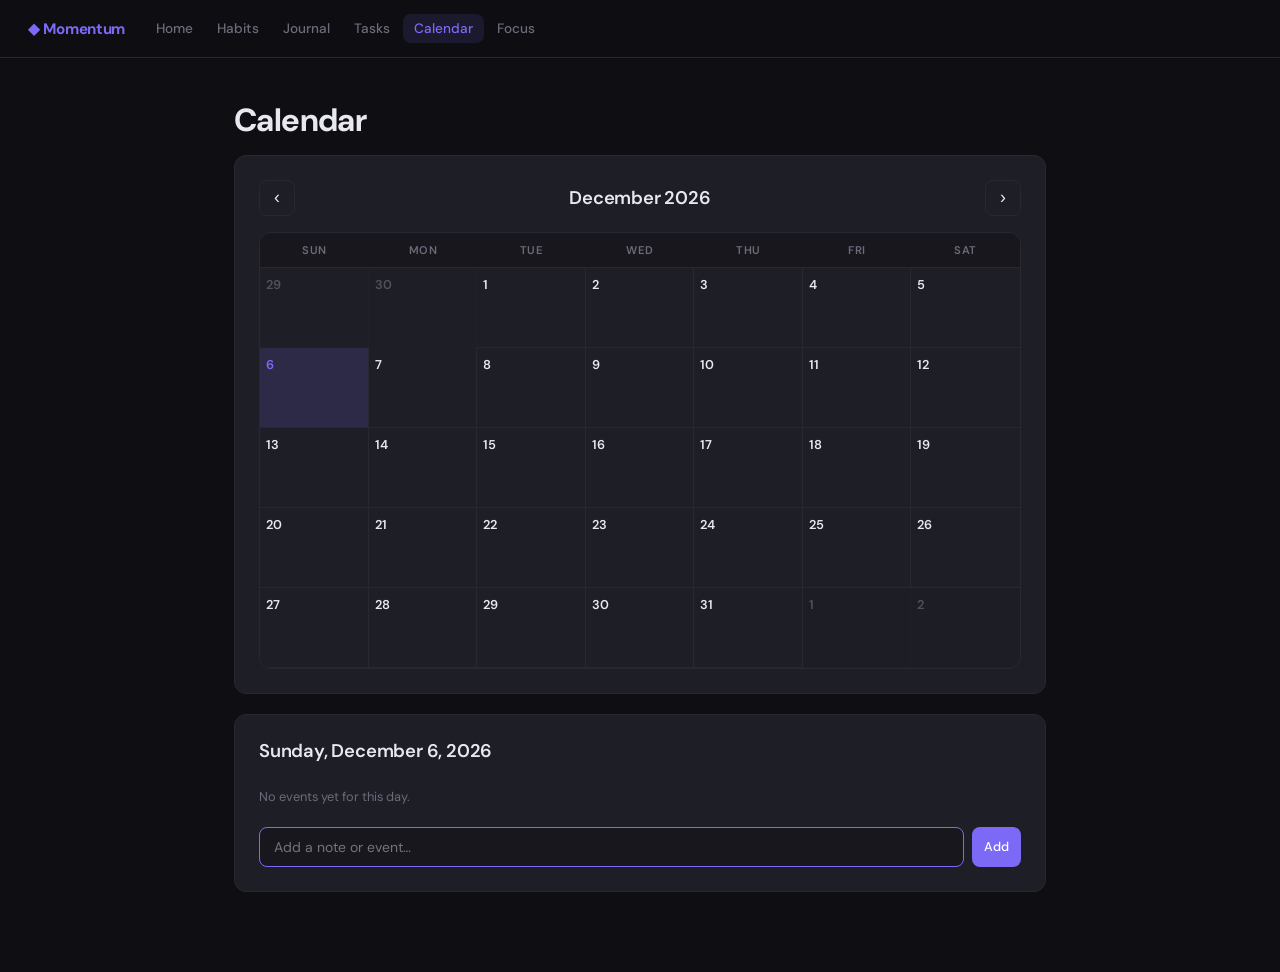
==== calendar.html @ 029a2be6 "Build minimal motivational productivity website 6-page static site (Home, Habits, Journal, Tasks, Ca" ====
<!DOCTYPE html>
<html lang="en">
<head>
  <meta charset="UTF-8" />
  <meta name="viewport" content="width=device-width, initial-scale=1.0" />
  <title>Momentum — Calendar</title>
  <link rel="stylesheet" href="style.css" />
</head>
<body>

<nav>
  <a href="index.html" class="nav-brand">◆ Momentum</a>
  <a href="index.html" class="nav-link">Home</a>
  <a href="habits.html" class="nav-link">Habits</a>
  <a href="journal.html" class="nav-link">Journal</a>
  <a href="tasks.html" class="nav-link">Tasks</a>
  <a href="calendar.html" class="nav-link">Calendar</a>
  <a href="focus.html" class="nav-link">Focus</a>
</nav>

<main>

  <h1>Calendar</h1>

  <!-- Month navigation -->
  <div class="card mt-md">
    <div class="cal-nav">
      <button class="cal-nav-btn" id="prev-btn">‹</button>
      <h2 id="month-label"></h2>
      <button class="cal-nav-btn" id="next-btn">›</button>
    </div>
    <div class="cal-grid" id="cal-grid"></div>
  </div>

  <!-- Selected day detail -->
  <div class="card cal-detail mt-lg" id="cal-detail" style="display:none;">
    <div class="section-header">
      <h2 id="detail-date-label"></h2>
    </div>
    <div id="cal-events-list" class="cal-events-list"></div>
    <form class="cal-add-form mt-md" id="cal-event-form">
      <input type="text" id="cal-event-input" placeholder="Add a note or event…" autocomplete="off" />
      <button type="submit" class="btn btn-primary btn-sm">Add</button>
    </form>
  </div>

</main>

<script src="app.js"></script>
<script>
  const MONTHS = ['January','February','March','April','May','June','July','August','September','October','November','December'];
  const WEEKDAYS = ['Sun','Mon','Tue','Wed','Thu','Fri','Sat'];

  let viewDate = new Date();
  let selectedDate = null;

  function getEvents() { return store.get('calendar_events', {}); }
  function saveEvents(ev) { store.set('calendar_events', ev); }

  function isoKey(d) {
    return `${d.getFullYear()}-${String(d.getMonth()+1).padStart(2,'0')}-${String(d.getDate()).padStart(2,'0')}`;
  }

  function escapeHtml(s) {
    return s.replace(/&/g,'&amp;').replace(/</g,'&lt;').replace(/>/g,'&gt;');
  }

  function renderCalendar() {
    const events = getEvents();
    const year = viewDate.getFullYear();
    const month = viewDate.getMonth();
    const todayStr = today();

    document.getElementById('month-label').textContent = `${MONTHS[month]} ${year}`;

    const grid = document.getElementById('cal-grid');

    // Weekday headers
    let html = WEEKDAYS.map(d => `<div class="cal-weekday">${d}</div>`).join('');

    // First day of month, pad empties
    const firstDay = new Date(year, month, 1).getDay();
    const daysInMonth = new Date(year, month + 1, 0).getDate();
    const prevDays = new Date(year, month, 0).getDate();

    // Previous month filler
    for (let i = firstDay - 1; i >= 0; i--) {
      const d = prevDays - i;
      html += `<div class="cal-day other-month"><div class="cal-day-num">${d}</div></div>`;
    }

    // Current month days
    for (let d = 1; d <= daysInMonth; d++) {
      const dateObj = new Date(year, month, d);
      const key = isoKey(dateObj);
      const isToday = key === todayStr;
      const isSelected = key === selectedDate;
      const dayEvents = events[key] || [];

      const classes = ['cal-day', isToday ? 'today' : '', isSelected ? 'selected' : ''].filter(Boolean).join(' ');

      const eventDots = dayEvents.slice(0, 3).map(ev =>
        `<div class="cal-event-dot">${escapeHtml(ev.text)}</div>`
      ).join('');

      const moreLabel = dayEvents.length > 3 ? `<div class="cal-event-dot">+${dayEvents.length - 3} more</div>` : '';

      html += `<div class="${classes}" data-key="${key}" data-day="${d}">
        <div class="cal-day-num">${d}</div>
        ${eventDots}${moreLabel}
      </div>`;
    }

    // Next month filler
    const totalCells = firstDay + daysInMonth;
    const remainder = totalCells % 7 === 0 ? 0 : 7 - (totalCells % 7);
    for (let d = 1; d <= remainder; d++) {
      html += `<div class="cal-day other-month"><div class="cal-day-num">${d}</div></div>`;
    }

    grid.innerHTML = html;

    // Day click
    grid.querySelectorAll('.cal-day:not(.other-month)').forEach(el => {
      el.addEventListener('click', () => {
        selectedDate = el.dataset.key;
        renderCalendar();
        renderDetail();
      });
    });
  }

  function renderDetail() {
    const detail = document.getElementById('cal-detail');
    if (!selectedDate) { detail.style.display = 'none'; return; }

    detail.style.display = 'block';

    const [y, m, d] = selectedDate.split('-');
    const dateLabel = new Date(+y, +m - 1, +d).toLocaleDateString('en-US', {
      weekday: 'long', month: 'long', day: 'numeric', year: 'numeric',
    });
    document.getElementById('detail-date-label').textContent = dateLabel;

    const events = getEvents();
    const dayEvents = events[selectedDate] || [];
    const listEl = document.getElementById('cal-events-list');

    if (!dayEvents.length) {
      listEl.innerHTML = '<p class="text-sm text-muted" style="padding:8px 0;">No events yet for this day.</p>';
    } else {
      listEl.innerHTML = dayEvents.map(ev => `
        <div class="cal-event-item">
          <span>${escapeHtml(ev.text)}</span>
          <button class="cal-event-del" data-id="${ev.id}" title="Remove">×</button>
        </div>
      `).join('');
    }

    // Set input focus
    document.getElementById('cal-event-input').focus();
  }

  // Add event
  document.getElementById('cal-event-form').addEventListener('submit', e => {
    e.preventDefault();
    const input = document.getElementById('cal-event-input');
    const text = input.value.trim();
    if (!text || !selectedDate) return;

    const events = getEvents();
    if (!events[selectedDate]) events[selectedDate] = [];
    events[selectedDate].push({ id: generateId(), text });
    saveEvents(events);
    input.value = '';
    renderCalendar();
    renderDetail();
  });

  // Delete event
  document.getElementById('cal-events-list').addEventListener('click', e => {
    const btn = e.target.closest('.cal-event-del');
    if (!btn || !selectedDate) return;
    const events = getEvents();
    events[selectedDate] = (events[selectedDate] || []).filter(ev => ev.id !== btn.dataset.id);
    if (!events[selectedDate].length) delete events[selectedDate];
    saveEvents(events);
    renderCalendar();
    renderDetail();
  });

  // Month navigation
  document.getElementById('prev-btn').addEventListener('click', () => {
    viewDate.setMonth(viewDate.getMonth() - 1);
    renderCalendar();
  });

  document.getElementById('next-btn').addEventListener('click', () => {
    viewDate.setMonth(viewDate.getMonth() + 1);
    renderCalendar();
  });

  // Auto-select today
  selectedDate = today();
  renderCalendar();
  renderDetail();
</script>

</body>
</html>
---- style.css ----
@import url('https://fonts.googleapis.com/css2?family=DM+Sans:ital,opsz,wght@0,9..40,300;0,9..40,400;0,9..40,500;0,9..40,600;0,9..40,700;1,9..40,400&display=swap');

*, *::before, *::after { box-sizing: border-box; margin: 0; padding: 0; }

:root {
  --bg: #0f0f13;
  --surface: #17171d;
  --card: #1e1e26;
  --border: #28282f;
  --accent: #7c6af7;
  --accent-dim: rgba(124, 106, 247, 0.12);
  --text: #e8e8f0;
  --text-muted: #6b6b7b;
  --text-dim: #9898a8;
  --success: #4ade80;
  --danger: #f87171;
  --radius: 12px;
  --radius-sm: 8px;
}

body {
  background: var(--bg);
  color: var(--text);
  font-family: 'DM Sans', sans-serif;
  min-height: 100vh;
  display: flex;
  flex-direction: column;
}

/* ── Navigation ── */

nav {
  position: sticky;
  top: 0;
  z-index: 100;
  background: rgba(15, 15, 19, 0.88);
  backdrop-filter: blur(16px);
  -webkit-backdrop-filter: blur(16px);
  border-bottom: 1px solid var(--border);
  display: flex;
  align-items: center;
  gap: 2px;
  height: 58px;
  padding: 0 28px;
  flex-wrap: wrap;
}

.nav-brand {
  font-weight: 700;
  font-size: 0.95rem;
  color: var(--accent);
  letter-spacing: -0.3px;
  text-decoration: none;
  margin-right: 18px;
  flex-shrink: 0;
}

.nav-link {
  color: var(--text-muted);
  text-decoration: none;
  font-size: 0.85rem;
  font-weight: 500;
  padding: 6px 11px;
  border-radius: 8px;
  transition: color 0.12s, background 0.12s;
  white-space: nowrap;
}

.nav-link:hover { color: var(--text); background: var(--surface); }
.nav-link.active { color: var(--accent); background: var(--accent-dim); }

/* ── Main ── */

main {
  flex: 1;
  max-width: 860px;
  width: 100%;
  margin: 0 auto;
  padding: 44px 24px 80px;
}

/* ── Typography ── */

h1 { font-size: 2rem; font-weight: 700; letter-spacing: -0.6px; line-height: 1.15; }
h2 { font-size: 1.15rem; font-weight: 600; letter-spacing: -0.2px; }
h3 { font-size: 0.95rem; font-weight: 600; }
p { line-height: 1.6; }

/* ── Card ── */

.card {
  background: var(--card);
  border: 1px solid var(--border);
  border-radius: var(--radius);
  padding: 24px;
}

/* ── Buttons ── */

.btn {
  display: inline-flex;
  align-items: center;
  gap: 8px;
  padding: 9px 18px;
  border-radius: var(--radius-sm);
  font-family: 'DM Sans', sans-serif;
  font-size: 0.875rem;
  font-weight: 500;
  cursor: pointer;
  border: none;
  transition: all 0.15s;
  text-decoration: none;
  line-height: 1;
}

.btn-primary { background: var(--accent); color: #fff; }
.btn-primary:hover { background: #6a58e6; }
.btn-ghost { background: transparent; color: var(--text-muted); border: 1px solid var(--border); }
.btn-ghost:hover { background: var(--surface); color: var(--text); }
.btn-sm { padding: 6px 12px; font-size: 0.8rem; }

/* ── Inputs ── */

input[type="text"],
input[type="date"],
select,
textarea {
  background: var(--surface);
  border: 1px solid var(--border);
  border-radius: var(--radius-sm);
  color: var(--text);
  font-family: 'DM Sans', sans-serif;
  font-size: 0.875rem;
  padding: 10px 14px;
  width: 100%;
  outline: none;
  transition: border-color 0.15s;
}

input[type="text"]:focus,
input[type="date"]:focus,
select:focus,
textarea:focus { border-color: var(--accent); }

textarea { resize: vertical; min-height: 120px; line-height: 1.6; }

/* ── Layout helpers ── */

.grid-2 { display: grid; grid-template-columns: 1fr 1fr; gap: 14px; }
.grid-3 { display: grid; grid-template-columns: 1fr 1fr 1fr; gap: 14px; }

.section-header {
  display: flex;
  align-items: center;
  justify-content: space-between;
  margin-bottom: 16px;
}

.mt-sm { margin-top: 8px; }
.mt-md { margin-top: 16px; }
.mt-lg { margin-top: 28px; }
.mt-xl { margin-top: 44px; }

.text-muted { color: var(--text-muted); }
.text-dim { color: var(--text-dim); }
.text-accent { color: var(--accent); }
.text-success { color: var(--success); }
.text-danger { color: var(--danger); }
.text-sm { font-size: 0.8rem; }

.flex-center { display: flex; align-items: center; gap: 8px; }

/* ── Empty state ── */

.empty {
  text-align: center;
  padding: 44px 20px;
  color: var(--text-muted);
}
.empty-icon { font-size: 2rem; margin-bottom: 12px; }
.empty p { font-size: 0.88rem; }

/* ════════════════════════════════════════
   HOME
════════════════════════════════════════ */

.hero-date { font-size: 0.85rem; color: var(--text-muted); margin-bottom: 10px; }

.quote-card {
  border-left: 3px solid var(--accent);
  background: var(--surface);
  border-top: 1px solid var(--border);
  border-right: 1px solid var(--border);
  border-bottom: 1px solid var(--border);
  border-radius: var(--radius);
  padding: 18px 20px;
  margin-top: 20px;
}

.quote-text {
  font-size: 0.95rem;
  font-style: italic;
  color: var(--text-dim);
  line-height: 1.65;
}

.quote-author { font-size: 0.8rem; color: var(--text-muted); margin-top: 8px; }

.stat-card { text-align: center; padding: 20px 16px; }
.stat-icon { font-size: 1.25rem; margin-bottom: 8px; }
.stat-value { font-size: 2.2rem; font-weight: 700; letter-spacing: -1px; color: var(--accent); }
.stat-label {
  font-size: 0.72rem;
  color: var(--text-muted);
  margin-top: 4px;
  letter-spacing: 0.4px;
  text-transform: uppercase;
}

.quick-link {
  display: flex;
  align-items: center;
  gap: 16px;
  text-decoration: none;
  color: inherit;
  transition: border-color 0.15s, transform 0.12s;
  padding: 18px 20px;
}
.quick-link:hover { border-color: var(--accent); transform: translateY(-2px); }
.quick-icon { font-size: 1.3rem; flex-shrink: 0; width: 38px; text-align: center; }
.quick-title { font-weight: 600; font-size: 0.9rem; }
.quick-sub { font-size: 0.78rem; color: var(--text-muted); margin-top: 3px; }

/* ════════════════════════════════════════
   HABITS
════════════════════════════════════════ */

.habit-form { display: flex; gap: 10px; }
.habit-form input { flex: 1; }

.habit-item {
  display: flex;
  align-items: center;
  gap: 14px;
  padding: 14px 0;
  border-bottom: 1px solid var(--border);
}
.habit-item:last-child { border-bottom: none; }

.habit-check {
  width: 26px;
  height: 26px;
  border-radius: 50%;
  border: 2px solid var(--border);
  cursor: pointer;
  flex-shrink: 0;
  display: flex;
  align-items: center;
  justify-content: center;
  transition: all 0.15s;
  font-size: 0.85rem;
  background: transparent;
  color: transparent;
}
.habit-check:hover { border-color: var(--accent); }
.habit-check.done { background: var(--accent); border-color: var(--accent); color: white; }

.habit-info { flex: 1; min-width: 0; }
.habit-name { font-weight: 500; font-size: 0.9rem; }
.habit-name.done { text-decoration: line-through; color: var(--text-muted); }
.habit-streak-label { font-size: 0.75rem; color: var(--text-muted); margin-top: 2px; }

.habit-delete {
  background: none;
  border: none;
  color: var(--text-muted);
  cursor: pointer;
  font-size: 1.1rem;
  padding: 4px 8px;
  border-radius: 6px;
  transition: color 0.15s, background 0.15s;
  opacity: 0;
  line-height: 1;
}
.habit-item:hover .habit-delete { opacity: 1; }
.habit-delete:hover { color: var(--danger); background: rgba(248, 113, 113, 0.1); }

.progress-bar-wrap {
  display: flex;
  align-items: center;
  gap: 10px;
  margin-top: 16px;
  padding-top: 16px;
  border-top: 1px solid var(--border);
}
.progress-bar-bg {
  flex: 1;
  height: 4px;
  background: var(--border);
  border-radius: 99px;
  overflow: hidden;
}
.progress-bar-fill {
  height: 100%;
  background: var(--accent);
  border-radius: 99px;
  transition: width 0.4s ease;
}

/* ════════════════════════════════════════
   TASKS
════════════════════════════════════════ */

.task-form { display: flex; gap: 10px; }
.task-form input { flex: 1; }

.filter-tabs {
  display: flex;
  gap: 4px;
  background: var(--surface);
  border: 1px solid var(--border);
  border-radius: var(--radius-sm);
  padding: 4px;
}
.filter-tab {
  flex: 1;
  text-align: center;
  padding: 6px 10px;
  border-radius: 6px;
  font-size: 0.8rem;
  font-weight: 500;
  cursor: pointer;
  color: var(--text-muted);
  transition: all 0.15s;
  border: none;
  background: none;
  font-family: 'DM Sans', sans-serif;
}
.filter-tab.active { background: var(--card); color: var(--text); }

.task-item {
  display: flex;
  align-items: flex-start;
  gap: 12px;
  padding: 12px 0;
  border-bottom: 1px solid var(--border);
}
.task-item:last-child { border-bottom: none; }

.task-check {
  width: 22px;
  height: 22px;
  border-radius: 6px;
  border: 2px solid var(--border);
  cursor: pointer;
  flex-shrink: 0;
  display: flex;
  align-items: center;
  justify-content: center;
  transition: all 0.15s;
  background: transparent;
  color: transparent;
  font-size: 0.75rem;
  margin-top: 1px;
}
.task-check:hover { border-color: var(--success); }
.task-check.done { background: var(--success); border-color: var(--success); color: white; }

.task-text { flex: 1; font-size: 0.9rem; line-height: 1.4; word-break: break-word; }
.task-text.done { text-decoration: line-through; color: var(--text-muted); }

.task-delete {
  background: none;
  border: none;
  color: var(--text-muted);
  cursor: pointer;
  font-size: 1.1rem;
  padding: 2px 6px;
  border-radius: 6px;
  opacity: 0;
  transition: all 0.15s;
  line-height: 1;
  flex-shrink: 0;
}
.task-item:hover .task-delete { opacity: 1; }
.task-delete:hover { color: var(--danger); background: rgba(248, 113, 113, 0.1); }

/* ════════════════════════════════════════
   JOURNAL
════════════════════════════════════════ */

.journal-compose { display: flex; flex-direction: column; gap: 10px; }

.journal-entry {
  padding: 16px 0;
  border-bottom: 1px solid var(--border);
  cursor: pointer;
}
.journal-entry:last-child { border-bottom: none; }
.journal-entry-date { font-size: 0.76rem; color: var(--text-muted); margin-bottom: 6px; font-weight: 500; letter-spacing: 0.2px; }
.journal-entry-preview {
  font-size: 0.875rem;
  color: var(--text-dim);
  line-height: 1.55;
  display: -webkit-box;
  -webkit-line-clamp: 2;
  -webkit-box-orient: vertical;
  overflow: hidden;
  white-space: pre-wrap;
}
.journal-entry.open .journal-entry-preview {
  -webkit-line-clamp: unset;
  display: block;
}
.journal-entry-actions { display: none; margin-top: 10px; gap: 8px; }
.journal-entry.open .journal-entry-actions { display: flex; }

/* ════════════════════════════════════════
   CALENDAR
════════════════════════════════════════ */

.cal-nav {
  display: flex;
  align-items: center;
  justify-content: space-between;
  margin-bottom: 16px;
}
.cal-nav-btn {
  background: none;
  border: 1px solid var(--border);
  color: var(--text);
  border-radius: var(--radius-sm);
  width: 36px;
  height: 36px;
  cursor: pointer;
  font-size: 1.1rem;
  display: flex;
  align-items: center;
  justify-content: center;
  transition: background 0.15s;
}
.cal-nav-btn:hover { background: var(--surface); }

.cal-grid {
  display: grid;
  grid-template-columns: repeat(7, 1fr);
  border: 1px solid var(--border);
  border-radius: var(--radius);
  overflow: hidden;
}

.cal-weekday {
  background: var(--surface);
  padding: 10px 4px;
  text-align: center;
  font-size: 0.7rem;
  font-weight: 600;
  color: var(--text-muted);
  text-transform: uppercase;
  letter-spacing: 0.5px;
  border-bottom: 1px solid var(--border);
}

.cal-day {
  background: var(--card);
  padding: 8px 6px;
  min-height: 80px;
  cursor: pointer;
  border-right: 1px solid var(--border);
  border-bottom: 1px solid var(--border);
  transition: background 0.12s;
}
.cal-day:nth-child(7n) { border-right: none; }
.cal-day:hover { background: var(--surface); }
.cal-day.other-month { opacity: 0.25; cursor: default; pointer-events: none; }
.cal-day.today { background: rgba(124, 106, 247, 0.07); }
.cal-day.selected { background: rgba(124, 106, 247, 0.16); }

.cal-day-num {
  font-size: 0.8rem;
  font-weight: 600;
  margin-bottom: 4px;
}
.cal-day.today .cal-day-num { color: var(--accent); }

.cal-event-dot {
  font-size: 0.66rem;
  color: var(--accent);
  background: var(--accent-dim);
  border-radius: 3px;
  padding: 1px 4px;
  margin-top: 2px;
  overflow: hidden;
  white-space: nowrap;
  text-overflow: ellipsis;
  max-width: 100%;
}

.cal-detail { margin-top: 20px; }

.cal-event-item {
  display: flex;
  align-items: center;
  gap: 10px;
  padding: 10px 0;
  border-bottom: 1px solid var(--border);
  font-size: 0.875rem;
}
.cal-event-item:last-child { border-bottom: none; }
.cal-event-item span { flex: 1; }

.cal-event-del {
  background: none;
  border: none;
  color: var(--text-muted);
  cursor: pointer;
  padding: 4px 6px;
  border-radius: 4px;
  line-height: 1;
  font-size: 1rem;
  transition: color 0.15s;
}
.cal-event-del:hover { color: var(--danger); }

.cal-add-form { display: flex; gap: 8px; margin-top: 12px; }
.cal-add-form input { flex: 1; }

/* ════════════════════════════════════════
   FOCUS
════════════════════════════════════════ */

.focus-wrap {
  display: flex;
  flex-direction: column;
  align-items: center;
  padding: 16px 0 32px;
}

.timer-ring-wrap {
  position: relative;
  width: 240px;
  height: 240px;
  margin-bottom: 28px;
}

.timer-ring-svg {
  width: 240px;
  height: 240px;
  transform: rotate(-90deg);
}

.ring-bg {
  fill: none;
  stroke: var(--border);
  stroke-width: 6;
}

.ring-fill {
  fill: none;
  stroke: var(--accent);
  stroke-width: 6;
  stroke-linecap: round;
  transition: stroke-dashoffset 0.9s linear, stroke 0.4s;
}

.ring-fill.break { stroke: var(--success); }

.timer-center {
  position: absolute;
  inset: 0;
  display: flex;
  flex-direction: column;
  align-items: center;
  justify-content: center;
}

.timer-digits {
  font-size: 3.2rem;
  font-weight: 700;
  letter-spacing: -2px;
  font-variant-numeric: tabular-nums;
  line-height: 1;
}

.timer-mode-label {
  font-size: 0.7rem;
  letter-spacing: 2px;
  text-transform: uppercase;
  color: var(--text-muted);
  margin-top: 8px;
}

.focus-controls { display: flex; gap: 12px; margin-bottom: 28px; }

.pomodoro-dots { display: flex; gap: 8px; margin-bottom: 32px; }
.pom-dot {
  width: 10px;
  height: 10px;
  border-radius: 50%;
  background: var(--border);
  transition: background 0.3s;
}
.pom-dot.done { background: var(--accent); }

.focus-sessions { width: 100%; max-width: 480px; }

.session-item {
  display: flex;
  align-items: center;
  justify-content: space-between;
  padding: 10px 0;
  border-bottom: 1px solid var(--border);
  font-size: 0.85rem;
  color: var(--text-dim);
}
.session-item:last-child { border-bottom: none; }

/* ── Responsive ── */

@media (max-width: 640px) {
  nav { padding: 0 14px; gap: 0; height: auto; min-height: 58px; }
  .nav-brand { margin-right: 10px; font-size: 0.85rem; }
  .nav-link { padding: 5px 7px; font-size: 0.76rem; }
  main { padding: 28px 16px 60px; }
  h1 { font-size: 1.6rem; }
  .grid-2, .grid-3 { grid-template-columns: 1fr; }
  .timer-digits { font-size: 2.6rem; }
}
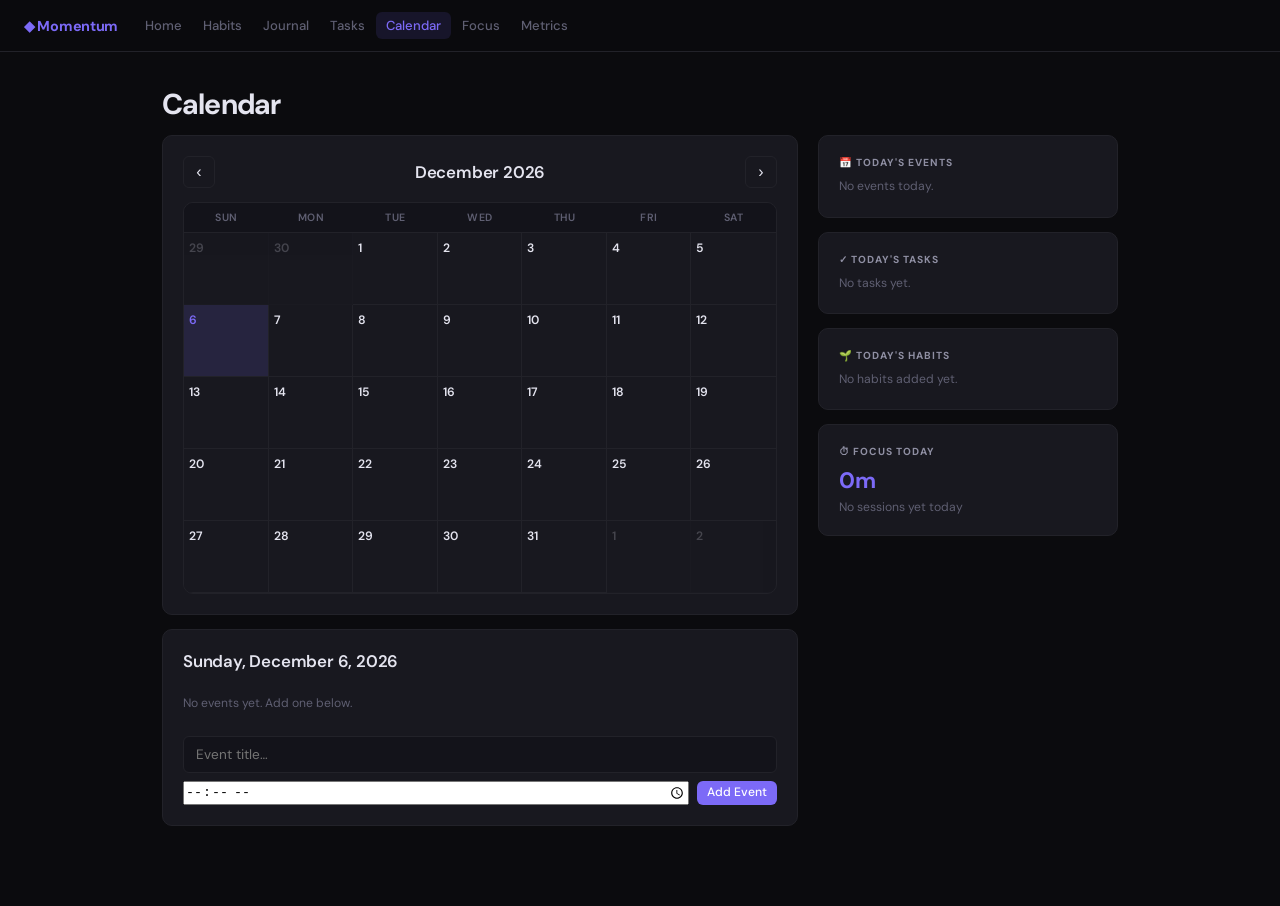
==== commit aa21658f: "Add metrics page, habit grid, streaks, tasks overhaul, calendar with time & today sidebar - New metr" ====
--- a/calendar.html
+++ b/calendar.html
@@ -5,6 +5,96 @@
   <meta name="viewport" content="width=device-width, initial-scale=1.0" />
   <title>Momentum — Calendar</title>
   <link rel="stylesheet" href="style.css" />
+  <style>
+    .cal-layout {
+      display: grid;
+      grid-template-columns: 1fr 300px;
+      gap: 20px;
+      align-items: start;
+    }
+    @media (max-width: 820px) {
+      .cal-layout { grid-template-columns: 1fr; }
+    }
+
+    /* Today sidebar */
+    .today-sidebar { display: flex; flex-direction: column; gap: 14px; }
+
+    .today-section-title {
+      font-size: 0.64rem; font-weight: 700; letter-spacing: 1px;
+      text-transform: uppercase; color: var(--text-dim);
+      margin-bottom: 8px;
+    }
+
+    .today-event-item {
+      display: flex; align-items: flex-start; gap: 10px;
+      padding: 8px 0; border-bottom: 1px solid var(--border);
+    }
+    .today-event-item:last-child { border-bottom: none; }
+    .today-event-time {
+      font-size: 0.72rem; color: var(--accent); font-weight: 600;
+      white-space: nowrap; min-width: 42px;
+    }
+    .today-event-text { font-size: 0.82rem; color: var(--text); line-height: 1.4; }
+
+    .today-task-item {
+      display: flex; align-items: center; gap: 8px;
+      padding: 6px 0; border-bottom: 1px solid var(--border); font-size: 0.82rem;
+    }
+    .today-task-item:last-child { border-bottom: none; }
+    .today-task-check {
+      width: 14px; height: 14px; border: 1.5px solid var(--border2);
+      border-radius: 3px; flex-shrink: 0;
+      display: flex; align-items: center; justify-content: center;
+      font-size: 0.6rem; color: var(--success);
+    }
+    .today-task-check.done { background: rgba(74,222,128,0.1); border-color: var(--success); }
+    .today-task-text { flex: 1; }
+    .today-task-text.done { text-decoration: line-through; color: var(--text-dim); }
+    .today-habit-row {
+      display: flex; align-items: center; justify-content: space-between;
+      padding: 5px 0; border-bottom: 1px solid var(--border); font-size: 0.82rem;
+    }
+    .today-habit-row:last-child { border-bottom: none; }
+    .hab-dot {
+      width: 8px; height: 8px; border-radius: 50%;
+      background: var(--border2); flex-shrink: 0;
+    }
+    .hab-dot.done { background: var(--success); }
+
+    /* Add event form */
+    .cal-add-form {
+      display: flex; flex-direction: column; gap: 8px; margin-top: 14px;
+    }
+    .cal-add-row { display: flex; gap: 8px; flex-wrap: wrap; }
+    .cal-add-row input[type="text"] { flex: 1; min-width: 120px; }
+    .cal-add-row input[type="time"] { width: 110px; }
+
+    .cal-event-item {
+      display: flex; align-items: center; gap: 10px;
+      padding: 9px 0; border-bottom: 1px solid var(--border);
+    }
+    .cal-event-item:last-child { border-bottom: none; }
+    .cal-event-time-badge {
+      font-size: 0.7rem; font-weight: 700; color: var(--accent);
+      background: var(--accent-dim); padding: 2px 7px; border-radius: 99px;
+      white-space: nowrap; flex-shrink: 0;
+    }
+    .cal-event-text { flex: 1; font-size: 0.84rem; }
+    .cal-event-del {
+      background: none; border: none; color: var(--text-dim); cursor: pointer;
+      font-size: 1.1rem; line-height: 1; padding: 0 2px; flex-shrink: 0;
+    }
+    .cal-event-del:hover { color: var(--danger); }
+
+    .cal-event-dot {
+      font-size: 0.58rem; white-space: nowrap; overflow: hidden;
+      text-overflow: ellipsis; color: var(--text-dim); line-height: 1.3;
+      max-width: 100%;
+    }
+    .cal-event-time-dot {
+      color: var(--accent); font-weight: 700;
+    }
+  </style>
 </head>
 <body>
 
@@ -16,46 +106,88 @@
   <a href="tasks.html" class="nav-link">Tasks</a>
   <a href="calendar.html" class="nav-link">Calendar</a>
   <a href="focus.html" class="nav-link">Focus</a>
+  <a href="metrics.html" class="nav-link">Metrics</a>
 </nav>
 
 <main>
 
-  <h1>Calendar</h1>
-
-  <!-- Month navigation -->
-  <div class="card mt-md">
-    <div class="cal-nav">
-      <button class="cal-nav-btn" id="prev-btn">‹</button>
-      <h2 id="month-label"></h2>
-      <button class="cal-nav-btn" id="next-btn">›</button>
+  <div class="section-header">
+    <h1>Calendar</h1>
+  </div>
+
+  <div class="cal-layout mt-md">
+
+    <!-- Left: calendar + event detail -->
+    <div>
+      <div class="card">
+        <div class="cal-nav">
+          <button class="cal-nav-btn" id="prev-btn">‹</button>
+          <h2 id="month-label"></h2>
+          <button class="cal-nav-btn" id="next-btn">›</button>
+        </div>
+        <div class="cal-grid" id="cal-grid"></div>
+      </div>
+
+      <!-- Selected day detail -->
+      <div class="card mt-md" id="cal-detail" style="display:none;">
+        <div class="section-header">
+          <h2 id="detail-date-label"></h2>
+        </div>
+        <div id="cal-events-list"></div>
+        <form class="cal-add-form" id="cal-event-form">
+          <input type="text" id="cal-event-input" placeholder="Event title…" autocomplete="off" />
+          <div class="cal-add-row">
+            <input type="time" id="cal-event-time" title="Time (optional)" />
+            <button type="submit" class="btn btn-primary btn-sm">Add Event</button>
+          </div>
+        </form>
+      </div>
     </div>
-    <div class="cal-grid" id="cal-grid"></div>
-  </div>
-
-  <!-- Selected day detail -->
-  <div class="card cal-detail mt-lg" id="cal-detail" style="display:none;">
-    <div class="section-header">
-      <h2 id="detail-date-label"></h2>
+
+    <!-- Right: Today sidebar -->
+    <div class="today-sidebar">
+
+      <!-- Today's Events -->
+      <div class="card">
+        <div class="today-section-title">📅 Today's Events</div>
+        <div id="sidebar-events"></div>
+      </div>
+
+      <!-- Today's Tasks -->
+      <div class="card">
+        <div class="today-section-title">✓ Today's Tasks</div>
+        <div id="sidebar-tasks"></div>
+      </div>
+
+      <!-- Today's Habits -->
+      <div class="card">
+        <div class="today-section-title">🌱 Today's Habits</div>
+        <div id="sidebar-habits"></div>
+      </div>
+
+      <!-- Today's Focus -->
+      <div class="card">
+        <div class="today-section-title">⏱ Focus Today</div>
+        <div id="sidebar-focus" style="font-size:1.4rem;font-weight:700;color:var(--accent);"></div>
+        <div class="text-sm text-muted" style="margin-top:4px;" id="sidebar-focus-sub"></div>
+      </div>
+
     </div>
-    <div id="cal-events-list" class="cal-events-list"></div>
-    <form class="cal-add-form mt-md" id="cal-event-form">
-      <input type="text" id="cal-event-input" placeholder="Add a note or event…" autocomplete="off" />
-      <button type="submit" class="btn btn-primary btn-sm">Add</button>
-    </form>
+
   </div>
 
 </main>
 
 <script src="app.js"></script>
 <script>
-  const MONTHS = ['January','February','March','April','May','June','July','August','September','October','November','December'];
+  const MONTHS   = ['January','February','March','April','May','June','July','August','September','October','November','December'];
   const WEEKDAYS = ['Sun','Mon','Tue','Wed','Thu','Fri','Sat'];
 
-  let viewDate = new Date();
+  let viewDate     = new Date();
   let selectedDate = null;
 
-  function getEvents() { return store.get('calendar_events', {}); }
-  function saveEvents(ev) { store.set('calendar_events', ev); }
+  function getEvents()      { return store.get('calendar_events', {}); }
+  function saveEvents(ev)   { store.set('calendar_events', ev); }
 
   function isoKey(d) {
     return `${d.getFullYear()}-${String(d.getMonth()+1).padStart(2,'0')}-${String(d.getDate()).padStart(2,'0')}`;
@@ -65,62 +197,74 @@
     return s.replace(/&/g,'&amp;').replace(/</g,'&lt;').replace(/>/g,'&gt;');
   }
 
+  function fmtTime(t) {
+    if (!t) return '';
+    const [h, m] = t.split(':');
+    const hr = +h;
+    const suffix = hr >= 12 ? 'pm' : 'am';
+    const display = hr % 12 === 0 ? 12 : hr % 12;
+    return `${display}:${m}${suffix}`;
+  }
+
+  // Sort events: timed first (by time), then untimed
+  function sortEvents(evs) {
+    return [...evs].sort((a, b) => {
+      if (a.time && b.time) return a.time.localeCompare(b.time);
+      if (a.time) return -1;
+      if (b.time) return 1;
+      return 0;
+    });
+  }
+
   function renderCalendar() {
-    const events = getEvents();
-    const year = viewDate.getFullYear();
-    const month = viewDate.getMonth();
+    const events   = getEvents();
+    const year     = viewDate.getFullYear();
+    const month    = viewDate.getMonth();
     const todayStr = today();
 
     document.getElementById('month-label').textContent = `${MONTHS[month]} ${year}`;
 
     const grid = document.getElementById('cal-grid');
 
-    // Weekday headers
     let html = WEEKDAYS.map(d => `<div class="cal-weekday">${d}</div>`).join('');
 
-    // First day of month, pad empties
-    const firstDay = new Date(year, month, 1).getDay();
+    const firstDay    = new Date(year, month, 1).getDay();
     const daysInMonth = new Date(year, month + 1, 0).getDate();
-    const prevDays = new Date(year, month, 0).getDate();
-
-    // Previous month filler
+    const prevDays    = new Date(year, month, 0).getDate();
+
     for (let i = firstDay - 1; i >= 0; i--) {
-      const d = prevDays - i;
-      html += `<div class="cal-day other-month"><div class="cal-day-num">${d}</div></div>`;
-    }
-
-    // Current month days
+      html += `<div class="cal-day other-month"><div class="cal-day-num">${prevDays - i}</div></div>`;
+    }
+
     for (let d = 1; d <= daysInMonth; d++) {
-      const dateObj = new Date(year, month, d);
-      const key = isoKey(dateObj);
-      const isToday = key === todayStr;
+      const key        = isoKey(new Date(year, month, d));
+      const isToday    = key === todayStr;
       const isSelected = key === selectedDate;
-      const dayEvents = events[key] || [];
+      const dayEvents  = sortEvents(events[key] || []);
 
       const classes = ['cal-day', isToday ? 'today' : '', isSelected ? 'selected' : ''].filter(Boolean).join(' ');
 
-      const eventDots = dayEvents.slice(0, 3).map(ev =>
-        `<div class="cal-event-dot">${escapeHtml(ev.text)}</div>`
-      ).join('');
-
-      const moreLabel = dayEvents.length > 3 ? `<div class="cal-event-dot">+${dayEvents.length - 3} more</div>` : '';
-
-      html += `<div class="${classes}" data-key="${key}" data-day="${d}">
+      const dots = dayEvents.slice(0, 3).map(ev => {
+        const timeStr = ev.time ? `<span class="cal-event-time-dot">${fmtTime(ev.time)} </span>` : '';
+        return `<div class="cal-event-dot">${timeStr}${escapeHtml(ev.text)}</div>`;
+      }).join('');
+
+      const more = dayEvents.length > 3 ? `<div class="cal-event-dot">+${dayEvents.length - 3} more</div>` : '';
+
+      html += `<div class="${classes}" data-key="${key}">
         <div class="cal-day-num">${d}</div>
-        ${eventDots}${moreLabel}
+        ${dots}${more}
       </div>`;
     }
 
-    // Next month filler
     const totalCells = firstDay + daysInMonth;
-    const remainder = totalCells % 7 === 0 ? 0 : 7 - (totalCells % 7);
+    const remainder  = totalCells % 7 === 0 ? 0 : 7 - (totalCells % 7);
     for (let d = 1; d <= remainder; d++) {
       html += `<div class="cal-day other-month"><div class="cal-day-num">${d}</div></div>`;
     }
 
     grid.innerHTML = html;
 
-    // Day click
     grid.querySelectorAll('.cal-day:not(.other-month)').forEach(el => {
       el.addEventListener('click', () => {
         selectedDate = el.dataset.key;
@@ -137,44 +281,48 @@
     detail.style.display = 'block';
 
     const [y, m, d] = selectedDate.split('-');
-    const dateLabel = new Date(+y, +m - 1, +d).toLocaleDateString('en-US', {
-      weekday: 'long', month: 'long', day: 'numeric', year: 'numeric',
-    });
-    document.getElementById('detail-date-label').textContent = dateLabel;
-
-    const events = getEvents();
-    const dayEvents = events[selectedDate] || [];
-    const listEl = document.getElementById('cal-events-list');
+    document.getElementById('detail-date-label').textContent =
+      new Date(+y, +m - 1, +d).toLocaleDateString('en-US', {
+        weekday: 'long', month: 'long', day: 'numeric', year: 'numeric',
+      });
+
+    const events    = getEvents();
+    const dayEvents = sortEvents(events[selectedDate] || []);
+    const listEl    = document.getElementById('cal-events-list');
 
     if (!dayEvents.length) {
-      listEl.innerHTML = '<p class="text-sm text-muted" style="padding:8px 0;">No events yet for this day.</p>';
+      listEl.innerHTML = '<p class="text-sm text-muted" style="padding:8px 0;">No events yet. Add one below.</p>';
     } else {
       listEl.innerHTML = dayEvents.map(ev => `
         <div class="cal-event-item">
-          <span>${escapeHtml(ev.text)}</span>
-          <button class="cal-event-del" data-id="${ev.id}" title="Remove">×</button>
-        </div>
-      `).join('');
-    }
-
-    // Set input focus
-    document.getElementById('cal-event-input').focus();
+          ${ev.time ? `<span class="cal-event-time-badge">${fmtTime(ev.time)}</span>` : ''}
+          <span class="cal-event-text">${escapeHtml(ev.text)}</span>
+          <button class="cal-event-del" data-id="${ev.id}">×</button>
+        </div>`).join('');
+    }
   }
 
   // Add event
   document.getElementById('cal-event-form').addEventListener('submit', e => {
     e.preventDefault();
-    const input = document.getElementById('cal-event-input');
-    const text = input.value.trim();
+    const textInput = document.getElementById('cal-event-input');
+    const timeInput = document.getElementById('cal-event-time');
+    const text      = textInput.value.trim();
     if (!text || !selectedDate) return;
 
     const events = getEvents();
     if (!events[selectedDate]) events[selectedDate] = [];
-    events[selectedDate].push({ id: generateId(), text });
+    events[selectedDate].push({
+      id:   generateId(),
+      text,
+      time: timeInput.value || null,
+    });
     saveEvents(events);
-    input.value = '';
+    textInput.value = '';
+    timeInput.value = '';
     renderCalendar();
     renderDetail();
+    renderSidebar();
   });
 
   // Delete event
@@ -187,23 +335,89 @@
     saveEvents(events);
     renderCalendar();
     renderDetail();
+    renderSidebar();
   });
 
   // Month navigation
   document.getElementById('prev-btn').addEventListener('click', () => {
-    viewDate.setMonth(viewDate.getMonth() - 1);
-    renderCalendar();
+    viewDate.setMonth(viewDate.getMonth() - 1); renderCalendar();
   });
-
   document.getElementById('next-btn').addEventListener('click', () => {
-    viewDate.setMonth(viewDate.getMonth() + 1);
-    renderCalendar();
+    viewDate.setMonth(viewDate.getMonth() + 1); renderCalendar();
   });
 
-  // Auto-select today
+  // ── Today sidebar ──────────────────────────────────────────────────────────
+
+  function renderSidebar() {
+    const t           = today();
+    const events      = getEvents();
+    const tasks       = store.get('tasks', []);
+    const habits      = store.get('habits', []);
+    const completions = store.get('habit_completions', {});
+    const sessions    = store.get('focus_sessions', []);
+
+    // Events
+    const todayEvents = sortEvents(events[t] || []);
+    const evEl = document.getElementById('sidebar-events');
+    if (!todayEvents.length) {
+      evEl.innerHTML = '<p class="text-sm text-muted">No events today.</p>';
+    } else {
+      evEl.innerHTML = todayEvents.map(ev => `
+        <div class="today-event-item">
+          <span class="today-event-time">${ev.time ? fmtTime(ev.time) : '—'}</span>
+          <span class="today-event-text">${escapeHtml(ev.text)}</span>
+        </div>`).join('');
+    }
+
+    // Tasks — show active + today-completed (up to 8)
+    const todayTasks = tasks
+      .filter(tk => !tk.done || tk.doneDate === t)
+      .slice(0, 8);
+    const tkEl = document.getElementById('sidebar-tasks');
+    if (!todayTasks.length) {
+      tkEl.innerHTML = '<p class="text-sm text-muted">No tasks yet.</p>';
+    } else {
+      tkEl.innerHTML = todayTasks.map(tk => `
+        <div class="today-task-item">
+          <div class="today-task-check${tk.done ? ' done' : ''}">${tk.done ? '✓' : ''}</div>
+          <span class="today-task-text${tk.done ? ' done' : ''}">${escapeHtml(tk.text)}</span>
+        </div>`).join('');
+    }
+
+    // Habits
+    const todayComp = completions[t] || {};
+    const habEl = document.getElementById('sidebar-habits');
+    if (!habits.length) {
+      habEl.innerHTML = '<p class="text-sm text-muted">No habits added yet.</p>';
+    } else {
+      habEl.innerHTML = habits.map(h => {
+        const done = !!todayComp[h.id];
+        return `
+          <div class="today-habit-row">
+            <span style="display:flex;align-items:center;gap:7px;">
+              <div class="hab-dot${done ? ' done' : ''}"></div>
+              <span>${escapeHtml(h.name)}</span>
+            </span>
+            <span style="font-size:0.72rem;color:${done ? 'var(--success)' : 'var(--text-dim)'};">${done ? 'Done' : 'Pending'}</span>
+          </div>`;
+      }).join('');
+    }
+
+    // Focus
+    const focusMins = sessions
+      .filter(s => s.date === t && s.mode === 'focus')
+      .reduce((a, s) => a + s.minutes, 0);
+    const focusSessions = sessions.filter(s => s.date === t && s.mode === 'focus').length;
+    document.getElementById('sidebar-focus').textContent = focusMins + 'm';
+    document.getElementById('sidebar-focus-sub').textContent =
+      focusSessions ? `${focusSessions} session${focusSessions === 1 ? '' : 's'} completed` : 'No sessions yet today';
+  }
+
+  // Init
   selectedDate = today();
   renderCalendar();
   renderDetail();
+  renderSidebar();
 </script>
 
 </body>
--- a/style.css
+++ b/style.css
@@ -3,126 +3,131 @@
 *, *::before, *::after { box-sizing: border-box; margin: 0; padding: 0; }
 
 :root {
-  --bg: #0f0f13;
-  --surface: #17171d;
-  --card: #1e1e26;
-  --border: #28282f;
-  --accent: #7c6af7;
+  --bg:         #0b0b0e;
+  --surface:    #13131a;
+  --card:       #18181f;
+  --card2:      #1e1e27;
+  --border:     #222229;
+  --border2:    #2a2a34;
+  --accent:     #7c6af7;
   --accent-dim: rgba(124, 106, 247, 0.12);
-  --text: #e8e8f0;
-  --text-muted: #6b6b7b;
-  --text-dim: #9898a8;
-  --success: #4ade80;
-  --danger: #f87171;
-  --radius: 12px;
-  --radius-sm: 8px;
+  --accent-glow:rgba(124, 106, 247, 0.08);
+  --text:       #e4e4ef;
+  --text-muted: #5f5f72;
+  --text-dim:   #8f8fa3;
+  --success:    #4ade80;
+  --danger:     #f87171;
+  --warn:       #fbbf24;
+  --radius:     10px;
+  --radius-sm:  6px;
 }
 
 body {
   background: var(--bg);
   color: var(--text);
   font-family: 'DM Sans', sans-serif;
+  font-size: 0.92rem;
   min-height: 100vh;
   display: flex;
   flex-direction: column;
-}
+  -webkit-font-smoothing: antialiased;
+}
+
+/* ── Scrollbar ── */
+::-webkit-scrollbar { width: 6px; height: 6px; }
+::-webkit-scrollbar-track { background: transparent; }
+::-webkit-scrollbar-thumb { background: var(--border2); border-radius: 99px; }
+::-webkit-scrollbar-thumb:hover { background: var(--text-muted); }
 
 /* ── Navigation ── */
-
 nav {
   position: sticky;
   top: 0;
   z-index: 100;
-  background: rgba(15, 15, 19, 0.88);
-  backdrop-filter: blur(16px);
-  -webkit-backdrop-filter: blur(16px);
+  background: rgba(11, 11, 14, 0.9);
+  backdrop-filter: blur(20px);
+  -webkit-backdrop-filter: blur(20px);
   border-bottom: 1px solid var(--border);
   display: flex;
   align-items: center;
-  gap: 2px;
-  height: 58px;
-  padding: 0 28px;
+  gap: 1px;
+  height: 52px;
+  padding: 0 24px;
   flex-wrap: wrap;
 }
 
 .nav-brand {
   font-weight: 700;
-  font-size: 0.95rem;
+  font-size: 0.9rem;
   color: var(--accent);
   letter-spacing: -0.3px;
   text-decoration: none;
-  margin-right: 18px;
+  margin-right: 16px;
   flex-shrink: 0;
 }
 
 .nav-link {
   color: var(--text-muted);
   text-decoration: none;
-  font-size: 0.85rem;
+  font-size: 0.82rem;
   font-weight: 500;
-  padding: 6px 11px;
-  border-radius: 8px;
-  transition: color 0.12s, background 0.12s;
+  padding: 5px 10px;
+  border-radius: 6px;
+  transition: color 0.1s, background 0.1s;
   white-space: nowrap;
 }
-
-.nav-link:hover { color: var(--text); background: var(--surface); }
+.nav-link:hover  { color: var(--text); background: var(--surface); }
 .nav-link.active { color: var(--accent); background: var(--accent-dim); }
 
 /* ── Main ── */
-
 main {
   flex: 1;
-  max-width: 860px;
+  max-width: 1000px;
   width: 100%;
   margin: 0 auto;
-  padding: 44px 24px 80px;
+  padding: 36px 22px 80px;
 }
 
 /* ── Typography ── */
-
-h1 { font-size: 2rem; font-weight: 700; letter-spacing: -0.6px; line-height: 1.15; }
-h2 { font-size: 1.15rem; font-weight: 600; letter-spacing: -0.2px; }
-h3 { font-size: 0.95rem; font-weight: 600; }
-p { line-height: 1.6; }
+h1 { font-size: 1.8rem; font-weight: 700; letter-spacing: -0.6px; line-height: 1.15; }
+h2 { font-size: 1.05rem; font-weight: 600; letter-spacing: -0.2px; }
+h3 { font-size: 0.9rem; font-weight: 600; }
+p  { line-height: 1.6; }
 
 /* ── Card ── */
-
 .card {
   background: var(--card);
   border: 1px solid var(--border);
   border-radius: var(--radius);
-  padding: 24px;
+  padding: 20px;
 }
 
 /* ── Buttons ── */
-
 .btn {
   display: inline-flex;
   align-items: center;
-  gap: 8px;
-  padding: 9px 18px;
+  gap: 6px;
+  padding: 8px 16px;
   border-radius: var(--radius-sm);
   font-family: 'DM Sans', sans-serif;
-  font-size: 0.875rem;
+  font-size: 0.82rem;
   font-weight: 500;
   cursor: pointer;
   border: none;
-  transition: all 0.15s;
+  transition: all 0.12s;
   text-decoration: none;
   line-height: 1;
 }
-
 .btn-primary { background: var(--accent); color: #fff; }
 .btn-primary:hover { background: #6a58e6; }
 .btn-ghost { background: transparent; color: var(--text-muted); border: 1px solid var(--border); }
 .btn-ghost:hover { background: var(--surface); color: var(--text); }
-.btn-sm { padding: 6px 12px; font-size: 0.8rem; }
+.btn-sm { padding: 5px 10px; font-size: 0.76rem; }
 
 /* ── Inputs ── */
-
 input[type="text"],
 input[type="date"],
+input[type="number"],
 select,
 textarea {
   background: var(--surface);
@@ -130,61 +135,88 @@
   border-radius: var(--radius-sm);
   color: var(--text);
   font-family: 'DM Sans', sans-serif;
-  font-size: 0.875rem;
-  padding: 10px 14px;
+  font-size: 0.85rem;
+  padding: 9px 12px;
   width: 100%;
   outline: none;
-  transition: border-color 0.15s;
-}
-
+  transition: border-color 0.12s;
+}
 input[type="text"]:focus,
 input[type="date"]:focus,
+input[type="number"]:focus,
 select:focus,
 textarea:focus { border-color: var(--accent); }
-
-textarea { resize: vertical; min-height: 120px; line-height: 1.6; }
+textarea { resize: vertical; min-height: 100px; line-height: 1.6; }
 
 /* ── Layout helpers ── */
-
-.grid-2 { display: grid; grid-template-columns: 1fr 1fr; gap: 14px; }
-.grid-3 { display: grid; grid-template-columns: 1fr 1fr 1fr; gap: 14px; }
+.grid-2 { display: grid; grid-template-columns: 1fr 1fr; gap: 12px; }
+.grid-3 { display: grid; grid-template-columns: 1fr 1fr 1fr; gap: 12px; }
+.grid-4 { display: grid; grid-template-columns: repeat(4, 1fr); gap: 10px; }
 
 .section-header {
   display: flex;
   align-items: center;
   justify-content: space-between;
-  margin-bottom: 16px;
-}
-
-.mt-sm { margin-top: 8px; }
-.mt-md { margin-top: 16px; }
-.mt-lg { margin-top: 28px; }
-.mt-xl { margin-top: 44px; }
-
-.text-muted { color: var(--text-muted); }
-.text-dim { color: var(--text-dim); }
-.text-accent { color: var(--accent); }
+  margin-bottom: 14px;
+}
+
+.mt-sm { margin-top: 6px; }
+.mt-md { margin-top: 14px; }
+.mt-lg { margin-top: 24px; }
+.mt-xl { margin-top: 36px; }
+
+.text-muted   { color: var(--text-muted); }
+.text-dim     { color: var(--text-dim); }
+.text-accent  { color: var(--accent); }
 .text-success { color: var(--success); }
-.text-danger { color: var(--danger); }
-.text-sm { font-size: 0.8rem; }
-
-.flex-center { display: flex; align-items: center; gap: 8px; }
+.text-danger  { color: var(--danger); }
+.text-sm      { font-size: 0.76rem; }
+.flex-center  { display: flex; align-items: center; gap: 8px; }
+
+.section-label {
+  font-size: 0.65rem;
+  font-weight: 600;
+  letter-spacing: 1.2px;
+  text-transform: uppercase;
+  color: var(--text-muted);
+  margin-bottom: 10px;
+}
 
 /* ── Empty state ── */
-
-.empty {
+.empty { text-align: center; padding: 40px 20px; color: var(--text-muted); }
+.empty-icon { font-size: 1.8rem; margin-bottom: 10px; }
+.empty p { font-size: 0.84rem; }
+
+/* ── Filter tabs ── */
+.filter-tabs {
+  display: flex;
+  gap: 3px;
+  background: var(--surface);
+  border: 1px solid var(--border);
+  border-radius: var(--radius-sm);
+  padding: 3px;
+}
+.filter-tab {
+  flex: 1;
   text-align: center;
-  padding: 44px 20px;
+  padding: 5px 10px;
+  border-radius: 4px;
+  font-size: 0.76rem;
+  font-weight: 500;
+  cursor: pointer;
   color: var(--text-muted);
-}
-.empty-icon { font-size: 2rem; margin-bottom: 12px; }
-.empty p { font-size: 0.88rem; }
+  transition: all 0.12s;
+  border: none;
+  background: none;
+  font-family: 'DM Sans', sans-serif;
+}
+.filter-tab.active { background: var(--card); color: var(--text); }
 
 /* ════════════════════════════════════════
-   HOME
+   HOME — Productivity gauge
 ════════════════════════════════════════ */
 
-.hero-date { font-size: 0.85rem; color: var(--text-muted); margin-bottom: 10px; }
+.hero-date { font-size: 0.8rem; color: var(--text-muted); margin-bottom: 8px; }
 
 .quote-card {
   border-left: 3px solid var(--accent);
@@ -193,436 +225,432 @@
   border-right: 1px solid var(--border);
   border-bottom: 1px solid var(--border);
   border-radius: var(--radius);
-  padding: 18px 20px;
-  margin-top: 20px;
-}
-
-.quote-text {
-  font-size: 0.95rem;
-  font-style: italic;
-  color: var(--text-dim);
-  line-height: 1.65;
-}
-
-.quote-author { font-size: 0.8rem; color: var(--text-muted); margin-top: 8px; }
-
-.stat-card { text-align: center; padding: 20px 16px; }
-.stat-icon { font-size: 1.25rem; margin-bottom: 8px; }
-.stat-value { font-size: 2.2rem; font-weight: 700; letter-spacing: -1px; color: var(--accent); }
-.stat-label {
-  font-size: 0.72rem;
+  padding: 14px 18px;
+  margin-top: 16px;
+}
+.quote-text { font-size: 0.9rem; font-style: italic; color: var(--text-dim); line-height: 1.6; }
+.quote-author { font-size: 0.76rem; color: var(--text-muted); margin-top: 6px; }
+
+/* Gauge */
+.gauge-wrap { position: relative; width: 200px; height: 122px; margin: 4px auto 6px; }
+.gauge-svg  { width: 200px; height: 122px; }
+.gauge-bg-arc { fill: none; stroke: var(--border2); stroke-width: 9; stroke-linecap: round; }
+.gauge-fill-arc {
+  fill: none; stroke: var(--accent); stroke-width: 9; stroke-linecap: round;
+  transition: stroke-dashoffset 1.4s cubic-bezier(0.4,0,0.2,1), stroke 0.5s;
+}
+.gauge-overlay {
+  position: absolute; bottom: 2px; left: 50%; transform: translateX(-50%);
+  text-align: center; white-space: nowrap;
+}
+.gauge-number { font-size: 2.6rem; font-weight: 700; letter-spacing: -2px; line-height: 1; }
+.gauge-trend  { font-size: 0.68rem; color: var(--text-muted); margin-top: 2px; }
+.gauge-scale  {
+  display: flex; justify-content: space-between; align-items: center;
+  font-size: 0.66rem; color: var(--text-muted); padding: 0 4px; margin-top: 4px;
+}
+.gauge-label-center { font-size: 0.68rem; font-weight: 600; }
+
+/* Category bars */
+.cat-row { display: flex; align-items: center; gap: 8px; margin-bottom: 8px; }
+.cat-row:last-child { margin-bottom: 0; }
+.cat-label { font-size: 0.72rem; color: var(--text-muted); width: 44px; flex-shrink: 0; }
+.cat-bar-bg { flex: 1; height: 4px; background: var(--border2); border-radius: 99px; overflow: hidden; }
+.cat-bar-fill { height: 100%; border-radius: 99px; transition: width 0.7s ease; }
+.cat-value { font-size: 0.72rem; font-weight: 600; width: 44px; text-align: right; flex-shrink: 0; color: var(--text-dim); }
+
+/* 7-day chart */
+.week-chart { display: flex; align-items: flex-end; gap: 4px; height: 52px; }
+.chart-col {
+  flex: 1; display: flex; flex-direction: column;
+  align-items: center; justify-content: flex-end; height: 100%; gap: 3px;
+}
+.chart-bar { width: 100%; border-radius: 3px 3px 0 0; opacity: 0.35; min-height: 2px; }
+.chart-col.today .chart-bar { opacity: 1; }
+.chart-day { font-size: 0.6rem; color: var(--text-muted); white-space: nowrap; }
+.chart-col.today .chart-day { color: var(--accent); font-weight: 600; }
+
+/* Streak metric cards (4-grid) */
+.streak-card { text-align: center; padding: 14px 12px; }
+.streak-icon  { font-size: 1.1rem; margin-bottom: 6px; }
+.streak-value { font-size: 1.8rem; font-weight: 700; letter-spacing: -1px; color: var(--accent); line-height: 1; }
+.streak-label { font-size: 0.62rem; color: var(--text-muted); margin-top: 4px; letter-spacing: 0.4px; text-transform: uppercase; }
+
+/* Old stat-card (kept for backward compat) */
+.stat-card { text-align: center; padding: 16px 12px; }
+.stat-icon  { font-size: 1.15rem; margin-bottom: 6px; }
+.stat-value { font-size: 2rem; font-weight: 700; letter-spacing: -1px; color: var(--accent); }
+.stat-label { font-size: 0.62rem; color: var(--text-muted); margin-top: 4px; letter-spacing: 0.4px; text-transform: uppercase; }
+
+/* Quick links */
+.quick-link {
+  display: flex; align-items: center; gap: 14px;
+  text-decoration: none; color: inherit;
+  transition: border-color 0.12s, transform 0.1s;
+  padding: 14px 18px;
+}
+.quick-link:hover { border-color: var(--accent); transform: translateY(-1px); }
+.quick-icon  { font-size: 1.2rem; flex-shrink: 0; width: 34px; text-align: center; }
+.quick-title { font-weight: 600; font-size: 0.86rem; }
+.quick-sub   { font-size: 0.74rem; color: var(--text-muted); margin-top: 2px; }
+
+/* ════════════════════════════════════════
+   HABITS — Full grid view
+════════════════════════════════════════ */
+
+.habit-month-nav {
+  display: flex; align-items: center; gap: 10px; margin-top: 6px;
+}
+.habit-month-label { font-size: 1rem; font-weight: 600; }
+.hm-nav-btn {
+  background: none; border: 1px solid var(--border); color: var(--text);
+  border-radius: var(--radius-sm); width: 28px; height: 28px; cursor: pointer;
+  font-size: 0.9rem; display: flex; align-items: center; justify-content: center;
+  transition: background 0.12s;
+}
+.hm-nav-btn:hover { background: var(--surface); }
+
+/* Grid wrapper — horizontal scroll */
+.habit-grid-outer {
+  overflow-x: auto;
+  overflow-y: visible;
+  -webkit-overflow-scrolling: touch;
+  border-radius: var(--radius);
+  border: 1px solid var(--border);
+}
+
+.habit-table {
+  border-collapse: collapse;
+  font-size: 0.8rem;
+  white-space: nowrap;
+  width: 100%;
+}
+
+/* Sticky habit-name column */
+.ht-name-head,
+.ht-name-cell {
+  position: sticky;
+  left: 0;
+  z-index: 2;
+  background: var(--card);
+  min-width: 148px;
+  max-width: 196px;
+  text-align: left;
+}
+.ht-name-head { z-index: 3; background: var(--surface); }
+
+/* Header rows */
+.ht-head-row th,
+.ht-wd-row th {
+  background: var(--surface);
+  border-right: 1px solid var(--border);
+  padding: 0;
+}
+.ht-head-row { border-bottom: 1px solid var(--border2); }
+.ht-wd-row   { border-bottom: 1px solid var(--border); }
+
+.ht-name-head-inner {
+  padding: 8px 12px;
+  font-size: 0.68rem;
+  font-weight: 600;
+  letter-spacing: 0.8px;
+  text-transform: uppercase;
   color: var(--text-muted);
-  margin-top: 4px;
-  letter-spacing: 0.4px;
+}
+
+.ht-day-head {
+  min-width: 28px;
+  width: 28px;
+  text-align: center;
+  padding: 5px 0;
+  font-size: 0.66rem;
+  font-weight: 600;
+  color: var(--text-muted);
+}
+.ht-day-head.is-today { color: var(--accent); }
+.ht-day-head.is-weekend { color: var(--text-muted); opacity: 0.6; }
+
+.ht-goal-head,
+.ht-achieved-head {
+  padding: 6px 10px;
+  font-size: 0.65rem;
+  font-weight: 600;
+  color: var(--text-muted);
+  text-align: center;
   text-transform: uppercase;
-}
-
-.quick-link {
+  letter-spacing: 0.5px;
+  min-width: 54px;
+}
+
+/* Body rows */
+.ht-body-row td {
+  border-right: 1px solid var(--border);
+  border-bottom: 1px solid var(--border);
+}
+.ht-body-row:last-child td { border-bottom: none; }
+
+.ht-name-cell {
+  padding: 0 10px 0 12px;
+  height: 36px;
+}
+.ht-name-inner {
   display: flex;
   align-items: center;
-  gap: 16px;
-  text-decoration: none;
-  color: inherit;
-  transition: border-color 0.15s, transform 0.12s;
-  padding: 18px 20px;
-}
-.quick-link:hover { border-color: var(--accent); transform: translateY(-2px); }
-.quick-icon { font-size: 1.3rem; flex-shrink: 0; width: 38px; text-align: center; }
-.quick-title { font-weight: 600; font-size: 0.9rem; }
-.quick-sub { font-size: 0.78rem; color: var(--text-muted); margin-top: 3px; }
-
-/* ════════════════════════════════════════
-   HABITS
-════════════════════════════════════════ */
-
-.habit-form { display: flex; gap: 10px; }
-.habit-form input { flex: 1; }
-
-.habit-item {
-  display: flex;
-  align-items: center;
-  gap: 14px;
-  padding: 14px 0;
-  border-bottom: 1px solid var(--border);
-}
-.habit-item:last-child { border-bottom: none; }
-
-.habit-check {
-  width: 26px;
-  height: 26px;
-  border-radius: 50%;
-  border: 2px solid var(--border);
-  cursor: pointer;
+  justify-content: space-between;
+  gap: 6px;
+  height: 100%;
+}
+.ht-habit-name { font-weight: 500; flex: 1; overflow: hidden; text-overflow: ellipsis; }
+.ht-streak-pill {
+  font-size: 0.62rem;
+  background: var(--accent-dim);
+  color: var(--accent);
+  border-radius: 99px;
+  padding: 1px 6px;
+  white-space: nowrap;
   flex-shrink: 0;
-  display: flex;
-  align-items: center;
-  justify-content: center;
-  transition: all 0.15s;
-  font-size: 0.85rem;
-  background: transparent;
-  color: transparent;
-}
-.habit-check:hover { border-color: var(--accent); }
-.habit-check.done { background: var(--accent); border-color: var(--accent); color: white; }
-
-.habit-info { flex: 1; min-width: 0; }
-.habit-name { font-weight: 500; font-size: 0.9rem; }
-.habit-name.done { text-decoration: line-through; color: var(--text-muted); }
-.habit-streak-label { font-size: 0.75rem; color: var(--text-muted); margin-top: 2px; }
-
-.habit-delete {
-  background: none;
-  border: none;
-  color: var(--text-muted);
-  cursor: pointer;
-  font-size: 1.1rem;
-  padding: 4px 8px;
-  border-radius: 6px;
-  transition: color 0.15s, background 0.15s;
-  opacity: 0;
-  line-height: 1;
-}
-.habit-item:hover .habit-delete { opacity: 1; }
-.habit-delete:hover { color: var(--danger); background: rgba(248, 113, 113, 0.1); }
-
-.progress-bar-wrap {
-  display: flex;
-  align-items: center;
-  gap: 10px;
-  margin-top: 16px;
-  padding-top: 16px;
-  border-top: 1px solid var(--border);
-}
-.progress-bar-bg {
-  flex: 1;
-  height: 4px;
-  background: var(--border);
-  border-radius: 99px;
-  overflow: hidden;
-}
-.progress-bar-fill {
-  height: 100%;
-  background: var(--accent);
-  border-radius: 99px;
-  transition: width 0.4s ease;
-}
+}
+.ht-del-btn {
+  background: none; border: none; color: var(--text-muted);
+  cursor: pointer; font-size: 1rem; padding: 0 3px; opacity: 0;
+  line-height: 1; transition: opacity 0.12s, color 0.12s; flex-shrink: 0;
+}
+.ht-body-row:hover .ht-del-btn { opacity: 1; }
+.ht-del-btn:hover { color: var(--danger); }
+
+/* Day cells */
+.ht-day-cell {
+  width: 28px; min-width: 28px; height: 36px;
+  text-align: center; cursor: pointer;
+  transition: background 0.08s; vertical-align: middle; padding: 0;
+  font-size: 0.74rem; user-select: none;
+}
+.ht-day-cell:hover:not(.ht-future) { background: rgba(124,106,247,0.12); }
+.ht-day-cell.ht-done  { background: rgba(124,106,247,0.2); color: var(--accent); font-weight: 600; }
+.ht-day-cell.ht-today { background: rgba(124,106,247,0.06); }
+.ht-day-cell.ht-today.ht-done { background: rgba(124,106,247,0.28); }
+.ht-day-cell.ht-future { opacity: 0.2; cursor: default; pointer-events: none; }
+.ht-day-cell.ht-weekend:not(.ht-done) { background: rgba(255,255,255,0.02); }
+
+/* Goal + Achieved cells */
+.ht-goal-cell { text-align: center; padding: 4px 6px; min-width: 54px; border-left: 1px solid var(--border2) !important; }
+.goal-input {
+  width: 40px; background: transparent; border: 1px solid transparent;
+  border-radius: 4px; color: var(--text); font-family: 'DM Sans', sans-serif;
+  font-size: 0.8rem; padding: 3px 4px; text-align: center; outline: none;
+  transition: border-color 0.12s, background 0.12s;
+}
+.goal-input:hover  { border-color: var(--border2); background: var(--surface); }
+.goal-input:focus  { border-color: var(--accent); background: var(--surface); }
+
+.ht-achieved-cell {
+  text-align: center; padding: 4px 8px;
+  font-weight: 700; font-size: 0.88rem; min-width: 54px;
+}
+.ach-green  { background: rgba(74,222,128,0.1);  color: var(--success); }
+.ach-yellow { background: rgba(251,191,36,0.1);  color: var(--warn); }
+.ach-red    { background: rgba(248,113,113,0.1); color: var(--danger); }
+
+/* Add habit row */
+.ht-add-row td {
+  padding: 10px 12px;
+  border-top: 1px solid var(--border2) !important;
+  background: var(--surface);
+}
+.ht-add-btn {
+  background: none; border: none; color: var(--accent);
+  font-family: 'DM Sans', sans-serif; font-size: 0.82rem; font-weight: 600;
+  cursor: pointer; padding: 2px 0; transition: opacity 0.12s;
+}
+.ht-add-btn:hover { opacity: 0.7; }
+.ht-add-form { display: flex; gap: 8px; align-items: center; flex-wrap: wrap; }
+.ht-add-form input[type="text"]   { flex: 1; min-width: 140px; max-width: 260px; }
+.ht-add-form input[type="number"] { width: 70px; }
+
+/* Habit notes section */
+.note-item { padding: 12px 0; border-bottom: 1px solid var(--border); }
+.note-item:last-child { border-bottom: none; }
+.note-header { display: flex; align-items: center; justify-content: space-between; margin-bottom: 5px; }
+.note-date { font-size: 0.72rem; color: var(--text-muted); font-weight: 500; }
+.note-del {
+  background: none; border: none; color: var(--text-muted);
+  cursor: pointer; font-size: 0.9rem; padding: 2px 5px; border-radius: 4px;
+  opacity: 0; transition: all 0.12s;
+}
+.note-item:hover .note-del { opacity: 1; }
+.note-del:hover { color: var(--danger); }
+.note-text { font-size: 0.84rem; color: var(--text-dim); line-height: 1.55; white-space: pre-wrap; }
 
 /* ════════════════════════════════════════
    TASKS
 ════════════════════════════════════════ */
-
-.task-form { display: flex; gap: 10px; }
+.task-form { display: flex; gap: 8px; }
 .task-form input { flex: 1; }
 
-.filter-tabs {
-  display: flex;
-  gap: 4px;
-  background: var(--surface);
-  border: 1px solid var(--border);
-  border-radius: var(--radius-sm);
-  padding: 4px;
-}
-.filter-tab {
-  flex: 1;
-  text-align: center;
-  padding: 6px 10px;
-  border-radius: 6px;
+.task-item {
+  display: flex; align-items: flex-start; gap: 10px;
+  padding: 10px 0; border-bottom: 1px solid var(--border);
+}
+.task-item:last-child { border-bottom: none; }
+
+.task-check {
+  width: 20px; height: 20px; border-radius: 5px;
+  border: 2px solid var(--border2); cursor: pointer; flex-shrink: 0;
+  display: flex; align-items: center; justify-content: center;
+  transition: all 0.12s; background: transparent; color: transparent;
+  font-size: 0.7rem; margin-top: 1px;
+}
+.task-check:hover { border-color: var(--success); }
+.task-check.done  { background: var(--success); border-color: var(--success); color: white; }
+
+.task-text { flex: 1; font-size: 0.87rem; line-height: 1.4; word-break: break-word; }
+.task-text.done { text-decoration: line-through; color: var(--text-muted); }
+
+.task-delete {
+  background: none; border: none; color: var(--text-muted);
+  cursor: pointer; font-size: 1rem; padding: 2px 5px; border-radius: 5px;
+  opacity: 0; transition: all 0.12s; line-height: 1; flex-shrink: 0;
+}
+.task-item:hover .task-delete { opacity: 1; }
+.task-delete:hover { color: var(--danger); background: rgba(248,113,113,0.1); }
+
+/* Task streak banner */
+.streak-banner {
+  display: flex; align-items: center; justify-content: space-between;
+  background: var(--accent-dim); border: 1px solid rgba(124,106,247,0.2);
+  border-radius: var(--radius-sm); padding: 8px 14px; margin-bottom: 12px;
   font-size: 0.8rem;
-  font-weight: 500;
-  cursor: pointer;
-  color: var(--text-muted);
-  transition: all 0.15s;
-  border: none;
-  background: none;
-  font-family: 'DM Sans', sans-serif;
-}
-.filter-tab.active { background: var(--card); color: var(--text); }
-
-.task-item {
-  display: flex;
-  align-items: flex-start;
-  gap: 12px;
-  padding: 12px 0;
-  border-bottom: 1px solid var(--border);
-}
-.task-item:last-child { border-bottom: none; }
-
-.task-check {
-  width: 22px;
-  height: 22px;
-  border-radius: 6px;
-  border: 2px solid var(--border);
-  cursor: pointer;
-  flex-shrink: 0;
-  display: flex;
-  align-items: center;
-  justify-content: center;
-  transition: all 0.15s;
-  background: transparent;
-  color: transparent;
-  font-size: 0.75rem;
-  margin-top: 1px;
-}
-.task-check:hover { border-color: var(--success); }
-.task-check.done { background: var(--success); border-color: var(--success); color: white; }
-
-.task-text { flex: 1; font-size: 0.9rem; line-height: 1.4; word-break: break-word; }
-.task-text.done { text-decoration: line-through; color: var(--text-muted); }
-
-.task-delete {
-  background: none;
-  border: none;
-  color: var(--text-muted);
-  cursor: pointer;
-  font-size: 1.1rem;
-  padding: 2px 6px;
-  border-radius: 6px;
-  opacity: 0;
-  transition: all 0.15s;
-  line-height: 1;
-  flex-shrink: 0;
-}
-.task-item:hover .task-delete { opacity: 1; }
-.task-delete:hover { color: var(--danger); background: rgba(248, 113, 113, 0.1); }
+}
+.streak-banner-val { font-weight: 700; color: var(--accent); font-size: 1rem; }
 
 /* ════════════════════════════════════════
    JOURNAL
 ════════════════════════════════════════ */
-
-.journal-compose { display: flex; flex-direction: column; gap: 10px; }
-
-.journal-entry {
-  padding: 16px 0;
-  border-bottom: 1px solid var(--border);
-  cursor: pointer;
-}
+.journal-compose { display: flex; flex-direction: column; gap: 8px; }
+
+.journal-entry { padding: 14px 0; border-bottom: 1px solid var(--border); cursor: pointer; }
 .journal-entry:last-child { border-bottom: none; }
-.journal-entry-date { font-size: 0.76rem; color: var(--text-muted); margin-bottom: 6px; font-weight: 500; letter-spacing: 0.2px; }
+.journal-entry-date {
+  font-size: 0.72rem; color: var(--text-muted); margin-bottom: 5px;
+  font-weight: 500; letter-spacing: 0.2px;
+}
 .journal-entry-preview {
-  font-size: 0.875rem;
-  color: var(--text-dim);
-  line-height: 1.55;
-  display: -webkit-box;
-  -webkit-line-clamp: 2;
-  -webkit-box-orient: vertical;
-  overflow: hidden;
-  white-space: pre-wrap;
-}
-.journal-entry.open .journal-entry-preview {
-  -webkit-line-clamp: unset;
-  display: block;
-}
-.journal-entry-actions { display: none; margin-top: 10px; gap: 8px; }
+  font-size: 0.84rem; color: var(--text-dim); line-height: 1.5;
+  display: -webkit-box; -webkit-line-clamp: 2; -webkit-box-orient: vertical;
+  overflow: hidden; white-space: pre-wrap;
+}
+.journal-entry.open .journal-entry-preview { -webkit-line-clamp: unset; display: block; }
+.journal-entry-actions { display: none; margin-top: 8px; gap: 6px; }
 .journal-entry.open .journal-entry-actions { display: flex; }
 
 /* ════════════════════════════════════════
    CALENDAR
 ════════════════════════════════════════ */
-
-.cal-nav {
-  display: flex;
-  align-items: center;
-  justify-content: space-between;
-  margin-bottom: 16px;
-}
+.cal-nav { display: flex; align-items: center; justify-content: space-between; margin-bottom: 14px; }
 .cal-nav-btn {
-  background: none;
-  border: 1px solid var(--border);
-  color: var(--text);
-  border-radius: var(--radius-sm);
-  width: 36px;
-  height: 36px;
-  cursor: pointer;
-  font-size: 1.1rem;
-  display: flex;
-  align-items: center;
-  justify-content: center;
-  transition: background 0.15s;
+  background: none; border: 1px solid var(--border); color: var(--text);
+  border-radius: var(--radius-sm); width: 32px; height: 32px; cursor: pointer;
+  font-size: 1rem; display: flex; align-items: center; justify-content: center;
+  transition: background 0.12s;
 }
 .cal-nav-btn:hover { background: var(--surface); }
 
 .cal-grid {
-  display: grid;
-  grid-template-columns: repeat(7, 1fr);
-  border: 1px solid var(--border);
-  border-radius: var(--radius);
-  overflow: hidden;
-}
-
+  display: grid; grid-template-columns: repeat(7, 1fr);
+  border: 1px solid var(--border); border-radius: var(--radius); overflow: hidden;
+}
 .cal-weekday {
-  background: var(--surface);
-  padding: 10px 4px;
-  text-align: center;
-  font-size: 0.7rem;
-  font-weight: 600;
-  color: var(--text-muted);
-  text-transform: uppercase;
-  letter-spacing: 0.5px;
-  border-bottom: 1px solid var(--border);
-}
-
+  background: var(--surface); padding: 8px 4px; text-align: center;
+  font-size: 0.66rem; font-weight: 600; color: var(--text-muted);
+  text-transform: uppercase; letter-spacing: 0.5px; border-bottom: 1px solid var(--border);
+}
 .cal-day {
-  background: var(--card);
-  padding: 8px 6px;
-  min-height: 80px;
-  cursor: pointer;
-  border-right: 1px solid var(--border);
-  border-bottom: 1px solid var(--border);
-  transition: background 0.12s;
+  background: var(--card); padding: 7px 5px; min-height: 72px; cursor: pointer;
+  border-right: 1px solid var(--border); border-bottom: 1px solid var(--border);
+  transition: background 0.1s;
 }
 .cal-day:nth-child(7n) { border-right: none; }
 .cal-day:hover { background: var(--surface); }
-.cal-day.other-month { opacity: 0.25; cursor: default; pointer-events: none; }
-.cal-day.today { background: rgba(124, 106, 247, 0.07); }
-.cal-day.selected { background: rgba(124, 106, 247, 0.16); }
-
-.cal-day-num {
-  font-size: 0.8rem;
-  font-weight: 600;
-  margin-bottom: 4px;
-}
+.cal-day.other-month { opacity: 0.22; cursor: default; pointer-events: none; }
+.cal-day.today    { background: rgba(124,106,247,0.07); }
+.cal-day.selected { background: rgba(124,106,247,0.15); }
+.cal-day-num { font-size: 0.76rem; font-weight: 600; margin-bottom: 3px; }
 .cal-day.today .cal-day-num { color: var(--accent); }
-
 .cal-event-dot {
-  font-size: 0.66rem;
-  color: var(--accent);
-  background: var(--accent-dim);
-  border-radius: 3px;
-  padding: 1px 4px;
-  margin-top: 2px;
-  overflow: hidden;
-  white-space: nowrap;
-  text-overflow: ellipsis;
-  max-width: 100%;
-}
-
-.cal-detail { margin-top: 20px; }
-
+  font-size: 0.63rem; color: var(--accent); background: var(--accent-dim);
+  border-radius: 3px; padding: 1px 4px; margin-top: 2px;
+  overflow: hidden; white-space: nowrap; text-overflow: ellipsis; max-width: 100%;
+}
+.cal-detail { margin-top: 16px; }
 .cal-event-item {
-  display: flex;
-  align-items: center;
-  gap: 10px;
-  padding: 10px 0;
-  border-bottom: 1px solid var(--border);
-  font-size: 0.875rem;
+  display: flex; align-items: center; gap: 8px;
+  padding: 9px 0; border-bottom: 1px solid var(--border); font-size: 0.84rem;
 }
 .cal-event-item:last-child { border-bottom: none; }
 .cal-event-item span { flex: 1; }
-
 .cal-event-del {
-  background: none;
-  border: none;
-  color: var(--text-muted);
-  cursor: pointer;
-  padding: 4px 6px;
-  border-radius: 4px;
-  line-height: 1;
-  font-size: 1rem;
-  transition: color 0.15s;
+  background: none; border: none; color: var(--text-muted);
+  cursor: pointer; padding: 3px 5px; border-radius: 3px; line-height: 1;
+  font-size: 1rem; transition: color 0.12s;
 }
 .cal-event-del:hover { color: var(--danger); }
-
-.cal-add-form { display: flex; gap: 8px; margin-top: 12px; }
+.cal-add-form { display: flex; gap: 8px; margin-top: 10px; }
 .cal-add-form input { flex: 1; }
 
 /* ════════════════════════════════════════
    FOCUS
 ════════════════════════════════════════ */
-
-.focus-wrap {
-  display: flex;
-  flex-direction: column;
-  align-items: center;
-  padding: 16px 0 32px;
-}
-
-.timer-ring-wrap {
-  position: relative;
-  width: 240px;
-  height: 240px;
-  margin-bottom: 28px;
-}
-
-.timer-ring-svg {
-  width: 240px;
-  height: 240px;
-  transform: rotate(-90deg);
-}
-
-.ring-bg {
-  fill: none;
-  stroke: var(--border);
-  stroke-width: 6;
-}
-
+.focus-wrap { display: flex; flex-direction: column; align-items: center; padding: 12px 0 28px; }
+
+.timer-ring-wrap { position: relative; width: 220px; height: 220px; margin-bottom: 24px; }
+.timer-ring-svg  { width: 220px; height: 220px; transform: rotate(-90deg); }
+.ring-bg   { fill: none; stroke: var(--border2); stroke-width: 6; }
 .ring-fill {
-  fill: none;
-  stroke: var(--accent);
-  stroke-width: 6;
-  stroke-linecap: round;
+  fill: none; stroke: var(--accent); stroke-width: 6; stroke-linecap: round;
   transition: stroke-dashoffset 0.9s linear, stroke 0.4s;
 }
-
 .ring-fill.break { stroke: var(--success); }
-
 .timer-center {
-  position: absolute;
-  inset: 0;
-  display: flex;
-  flex-direction: column;
-  align-items: center;
-  justify-content: center;
-}
-
+  position: absolute; inset: 0;
+  display: flex; flex-direction: column; align-items: center; justify-content: center;
+}
 .timer-digits {
-  font-size: 3.2rem;
-  font-weight: 700;
-  letter-spacing: -2px;
-  font-variant-numeric: tabular-nums;
-  line-height: 1;
-}
-
+  font-size: 3rem; font-weight: 700; letter-spacing: -2px;
+  font-variant-numeric: tabular-nums; line-height: 1;
+}
 .timer-mode-label {
-  font-size: 0.7rem;
-  letter-spacing: 2px;
-  text-transform: uppercase;
-  color: var(--text-muted);
-  margin-top: 8px;
-}
-
-.focus-controls { display: flex; gap: 12px; margin-bottom: 28px; }
-
-.pomodoro-dots { display: flex; gap: 8px; margin-bottom: 32px; }
-.pom-dot {
-  width: 10px;
-  height: 10px;
-  border-radius: 50%;
-  background: var(--border);
-  transition: background 0.3s;
-}
+  font-size: 0.66rem; letter-spacing: 2px; text-transform: uppercase;
+  color: var(--text-muted); margin-top: 6px;
+}
+.focus-controls { display: flex; gap: 10px; margin-bottom: 24px; }
+.pomodoro-dots  { display: flex; gap: 7px; margin-bottom: 28px; }
+.pom-dot { width: 9px; height: 9px; border-radius: 50%; background: var(--border2); transition: background 0.3s; }
 .pom-dot.done { background: var(--accent); }
-
 .focus-sessions { width: 100%; max-width: 480px; }
-
 .session-item {
-  display: flex;
-  align-items: center;
-  justify-content: space-between;
-  padding: 10px 0;
-  border-bottom: 1px solid var(--border);
-  font-size: 0.85rem;
-  color: var(--text-dim);
+  display: flex; align-items: center; justify-content: space-between;
+  padding: 9px 0; border-bottom: 1px solid var(--border);
+  font-size: 0.82rem; color: var(--text-dim);
 }
 .session-item:last-child { border-bottom: none; }
 
+/* Focus stats mini-grid */
+.focus-stat-grid { display: grid; grid-template-columns: repeat(3, 1fr); gap: 8px; margin-bottom: 20px; }
+.focus-stat {
+  background: var(--surface); border: 1px solid var(--border);
+  border-radius: var(--radius-sm); padding: 12px 8px; text-align: center;
+}
+.focus-stat-value { font-size: 1.4rem; font-weight: 700; color: var(--accent); letter-spacing: -0.5px; }
+.focus-stat-label { font-size: 0.6rem; color: var(--text-muted); margin-top: 3px; text-transform: uppercase; letter-spacing: 0.4px; }
+
 /* ── Responsive ── */
-
 @media (max-width: 640px) {
-  nav { padding: 0 14px; gap: 0; height: auto; min-height: 58px; }
-  .nav-brand { margin-right: 10px; font-size: 0.85rem; }
-  .nav-link { padding: 5px 7px; font-size: 0.76rem; }
-  main { padding: 28px 16px 60px; }
-  h1 { font-size: 1.6rem; }
-  .grid-2, .grid-3 { grid-template-columns: 1fr; }
+  nav { padding: 0 12px; }
+  .nav-brand { margin-right: 8px; font-size: 0.82rem; }
+  .nav-link { padding: 4px 6px; font-size: 0.72rem; }
+  main { padding: 22px 14px 60px; }
+  h1 { font-size: 1.5rem; }
+  .grid-2, .grid-3, .grid-4 { grid-template-columns: 1fr; }
   .timer-digits { font-size: 2.6rem; }
-}
+  .gauge-number { font-size: 2.2rem; }
+}
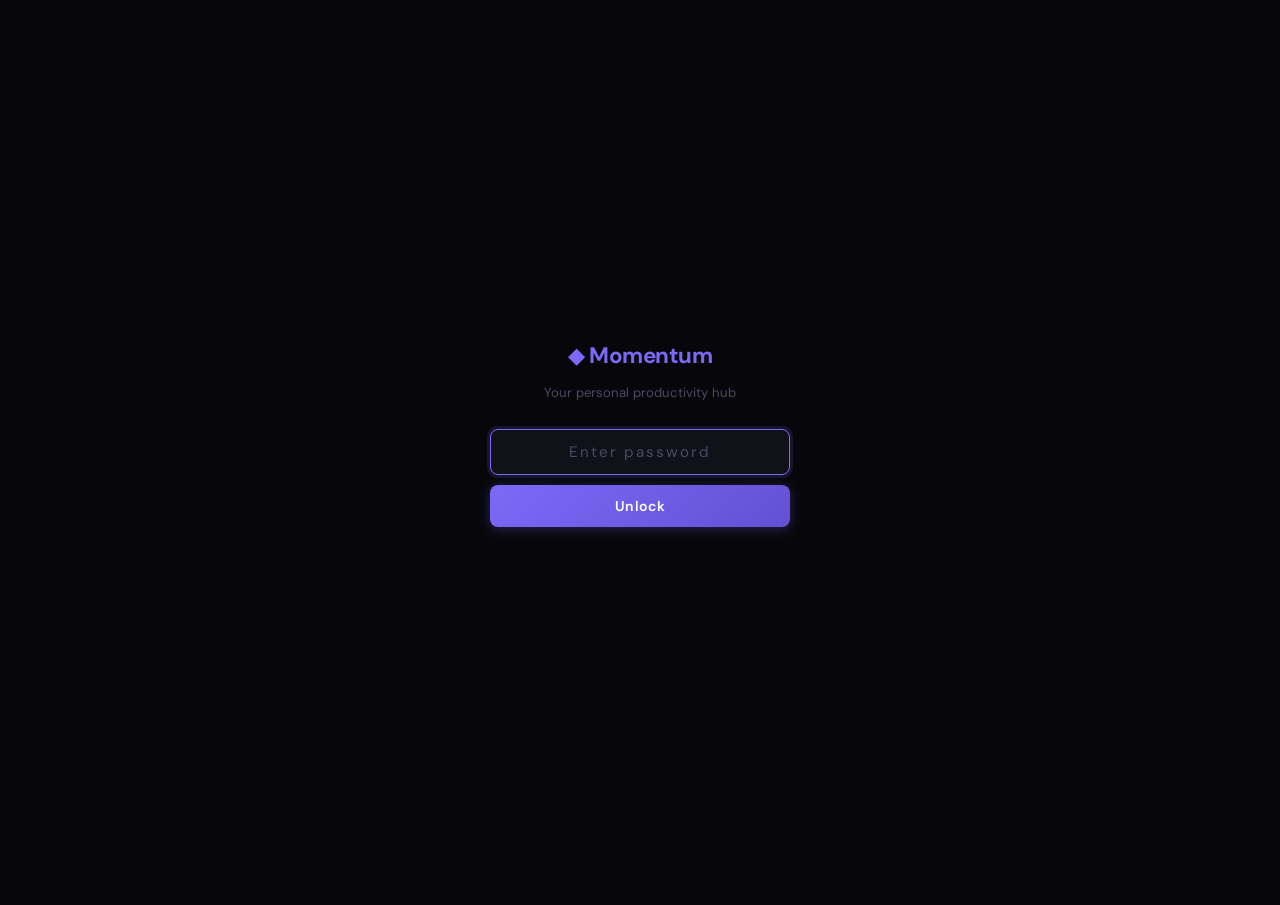
==== commit bbcd6b8d: "Add password gate to all pages - auth.js: full-screen login overlay injected before page renders,   " ====
--- a/calendar.html
+++ b/calendar.html
@@ -4,6 +4,7 @@
   <meta charset="UTF-8" />
   <meta name="viewport" content="width=device-width, initial-scale=1.0" />
   <title>Momentum — Calendar</title>
+  <script src="auth.js"></script>
   <link rel="stylesheet" href="style.css" />
   <style>
     .cal-layout {
--- a/style.css
+++ b/style.css
@@ -1,100 +1,148 @@
-@import url('https://fonts.googleapis.com/css2?family=DM+Sans:ital,opsz,wght@0,9..40,300;0,9..40,400;0,9..40,500;0,9..40,600;0,9..40,700;1,9..40,400&display=swap');
+@import url('https://fonts.googleapis.com/css2?family=DM+Sans:ital,opsz,wght@0,9..40,300;0,9..40,400;0,9..40,500;0,9..40,600;0,9..40,700;1,9..40,400&family=JetBrains+Mono:wght@400;600&display=swap');
 
 *, *::before, *::after { box-sizing: border-box; margin: 0; padding: 0; }
 
 :root {
-  --bg:         #0b0b0e;
-  --surface:    #13131a;
-  --card:       #18181f;
-  --card2:      #1e1e27;
-  --border:     #222229;
-  --border2:    #2a2a34;
-  --accent:     #7c6af7;
-  --accent-dim: rgba(124, 106, 247, 0.12);
-  --accent-glow:rgba(124, 106, 247, 0.08);
-  --text:       #e4e4ef;
-  --text-muted: #5f5f72;
-  --text-dim:   #8f8fa3;
-  --success:    #4ade80;
-  --danger:     #f87171;
-  --warn:       #fbbf24;
-  --radius:     10px;
-  --radius-sm:  6px;
-}
-
+  --bg:          #07070b;
+  --surface:     #0d0d14;
+  --card:        #111119;
+  --card2:       #17171f;
+  --border:      #1c1c28;
+  --border2:     #252534;
+  --accent:      #7c6af7;
+  --accent-h:    #6a58e5;
+  --accent-dim:  rgba(124,106,247,0.10);
+  --accent-glow: rgba(124,106,247,0.22);
+  --text:        #e5e5f0;
+  --text-muted:  #4a4a62;
+  --text-dim:    #7474a0;
+  --success:     #34d399;
+  --danger:      #f87171;
+  --warn:        #fbbf24;
+  --radius:      12px;
+  --radius-sm:   8px;
+  --sidebar-w:   228px;
+  --mono:        'JetBrains Mono', monospace;
+}
+
+/* ── Base ─────────────────────────────────────────────────────────── */
 body {
   background: var(--bg);
   color: var(--text);
-  font-family: 'DM Sans', sans-serif;
+  font-family: 'DM Sans', system-ui, sans-serif;
   font-size: 0.92rem;
   min-height: 100vh;
   display: flex;
-  flex-direction: column;
   -webkit-font-smoothing: antialiased;
-}
-
-/* ── Scrollbar ── */
-::-webkit-scrollbar { width: 6px; height: 6px; }
+  -moz-osx-font-smoothing: grayscale;
+}
+
+::-webkit-scrollbar { width: 5px; height: 5px; }
 ::-webkit-scrollbar-track { background: transparent; }
 ::-webkit-scrollbar-thumb { background: var(--border2); border-radius: 99px; }
 ::-webkit-scrollbar-thumb:hover { background: var(--text-muted); }
 
-/* ── Navigation ── */
+/* ════════════════════════════════════════════════════════════════════
+   SIDEBAR NAVIGATION
+════════════════════════════════════════════════════════════════════ */
 nav {
-  position: sticky;
-  top: 0;
-  z-index: 100;
-  background: rgba(11, 11, 14, 0.9);
-  backdrop-filter: blur(20px);
-  -webkit-backdrop-filter: blur(20px);
-  border-bottom: 1px solid var(--border);
+  position: fixed;
+  left: 0; top: 0;
+  width: var(--sidebar-w);
+  height: 100vh;
+  background: var(--surface);
+  border-right: 1px solid var(--border);
+  display: flex;
+  flex-direction: column;
+  padding: 0 10px 24px;
+  z-index: 200;
+  overflow-y: auto;
+}
+
+.nav-brand {
   display: flex;
   align-items: center;
-  gap: 1px;
-  height: 52px;
-  padding: 0 24px;
-  flex-wrap: wrap;
-}
-
-.nav-brand {
+  gap: 9px;
   font-weight: 700;
-  font-size: 0.9rem;
+  font-size: 0.96rem;
   color: var(--accent);
-  letter-spacing: -0.3px;
+  letter-spacing: -0.4px;
   text-decoration: none;
-  margin-right: 16px;
+  padding: 20px 10px 18px;
+  margin-bottom: 6px;
+  border-bottom: 1px solid var(--border);
   flex-shrink: 0;
 }
 
+.nav-section-label {
+  font-size: 0.58rem;
+  font-weight: 700;
+  letter-spacing: 1.4px;
+  text-transform: uppercase;
+  color: var(--text-muted);
+  padding: 14px 10px 6px;
+}
+
 .nav-link {
-  color: var(--text-muted);
+  display: flex;
+  align-items: center;
+  gap: 10px;
+  color: var(--text-dim);
   text-decoration: none;
-  font-size: 0.82rem;
+  font-size: 0.85rem;
   font-weight: 500;
-  padding: 5px 10px;
-  border-radius: 6px;
-  transition: color 0.1s, background 0.1s;
-  white-space: nowrap;
-}
-.nav-link:hover  { color: var(--text); background: var(--surface); }
-.nav-link.active { color: var(--accent); background: var(--accent-dim); }
-
-/* ── Main ── */
+  padding: 8px 10px;
+  border-radius: var(--radius-sm);
+  transition: color 0.15s, background 0.15s;
+  margin-bottom: 2px;
+  position: relative;
+}
+
+.nav-link::before {
+  font-size: 1rem;
+  width: 20px;
+  text-align: center;
+  flex-shrink: 0;
+  opacity: 0.7;
+  transition: opacity 0.15s;
+}
+.nav-link[href="index.html"]::before    { content: "⌂"; }
+.nav-link[href="habits.html"]::before   { content: "◎"; }
+.nav-link[href="journal.html"]::before  { content: "✎"; }
+.nav-link[href="tasks.html"]::before    { content: "☐"; }
+.nav-link[href="calendar.html"]::before { content: "◫"; }
+.nav-link[href="focus.html"]::before    { content: "◉"; }
+.nav-link[href="metrics.html"]::before  { content: "⊞"; }
+
+.nav-link:hover {
+  color: var(--text);
+  background: rgba(255,255,255,0.04);
+}
+.nav-link:hover::before { opacity: 1; }
+
+.nav-link.active {
+  color: var(--accent);
+  background: var(--accent-dim);
+  font-weight: 600;
+}
+.nav-link.active::before { opacity: 1; }
+
+/* ── Main content ───────────────────────────────────────────────── */
 main {
   flex: 1;
-  max-width: 1000px;
+  margin-left: var(--sidebar-w);
+  padding: 38px 40px 100px;
+  max-width: calc(1080px + var(--sidebar-w));
   width: 100%;
-  margin: 0 auto;
-  padding: 36px 22px 80px;
-}
-
-/* ── Typography ── */
-h1 { font-size: 1.8rem; font-weight: 700; letter-spacing: -0.6px; line-height: 1.15; }
-h2 { font-size: 1.05rem; font-weight: 600; letter-spacing: -0.2px; }
-h3 { font-size: 0.9rem; font-weight: 600; }
-p  { line-height: 1.6; }
-
-/* ── Card ── */
+}
+
+/* ── Typography ─────────────────────────────────────────────────── */
+h1 { font-size: 1.7rem; font-weight: 700; letter-spacing: -0.6px; line-height: 1.2; }
+h2 { font-size: 1rem; font-weight: 600; letter-spacing: -0.2px; }
+h3 { font-size: 0.88rem; font-weight: 600; }
+p  { line-height: 1.65; }
+
+/* ── Cards ──────────────────────────────────────────────────────── */
 .card {
   background: var(--card);
   border: 1px solid var(--border);
@@ -102,7 +150,7 @@
   padding: 20px;
 }
 
-/* ── Buttons ── */
+/* ── Buttons ────────────────────────────────────────────────────── */
 .btn {
   display: inline-flex;
   align-items: center;
@@ -111,27 +159,43 @@
   border-radius: var(--radius-sm);
   font-family: 'DM Sans', sans-serif;
   font-size: 0.82rem;
-  font-weight: 500;
+  font-weight: 600;
   cursor: pointer;
   border: none;
-  transition: all 0.12s;
+  transition: all 0.15s;
   text-decoration: none;
   line-height: 1;
-}
-.btn-primary { background: var(--accent); color: #fff; }
-.btn-primary:hover { background: #6a58e6; }
-.btn-ghost { background: transparent; color: var(--text-muted); border: 1px solid var(--border); }
-.btn-ghost:hover { background: var(--surface); color: var(--text); }
-.btn-sm { padding: 5px 10px; font-size: 0.76rem; }
-
-/* ── Inputs ── */
+  white-space: nowrap;
+}
+.btn-primary {
+  background: linear-gradient(135deg, var(--accent) 0%, #6350d4 100%);
+  color: #fff;
+  box-shadow: 0 2px 12px rgba(124,106,247,0.28);
+}
+.btn-primary:hover {
+  box-shadow: 0 4px 20px rgba(124,106,247,0.42);
+  transform: translateY(-1px);
+}
+.btn-primary:active { transform: translateY(0); box-shadow: 0 1px 6px rgba(124,106,247,0.2); }
+.btn-ghost {
+  background: transparent;
+  color: var(--text-dim);
+  border: 1px solid var(--border2);
+}
+.btn-ghost:hover { background: var(--card2); color: var(--text); border-color: var(--border2); }
+.btn-sm { padding: 5px 11px; font-size: 0.74rem; }
+.btn-danger { background: rgba(248,113,113,0.12); color: var(--danger); border: 1px solid rgba(248,113,113,0.2); }
+.btn-danger:hover { background: rgba(248,113,113,0.2); }
+
+/* ── Inputs ─────────────────────────────────────────────────────── */
 input[type="text"],
 input[type="date"],
+input[type="time"],
 input[type="number"],
 select,
 textarea {
   background: var(--surface);
-  border: 1px solid var(--border);
+  border: 1px solid var(--border2);
   border-radius: var(--radius-sm);
   color: var(--text);
   font-family: 'DM Sans', sans-serif;
@@ -139,25 +203,34 @@
   padding: 9px 12px;
   width: 100%;
   outline: none;
-  transition: border-color 0.12s;
-}
+  transition: border-color 0.15s, box-shadow 0.15s;
+  -webkit-appearance: none;
+}
+input::placeholder,
+textarea::placeholder { color: var(--text-muted); }
 input[type="text"]:focus,
 input[type="date"]:focus,
+input[type="time"]:focus,
 input[type="number"]:focus,
 select:focus,
-textarea:focus { border-color: var(--accent); }
-textarea { resize: vertical; min-height: 100px; line-height: 1.6; }
-
-/* ── Layout helpers ── */
-.grid-2 { display: grid; grid-template-columns: 1fr 1fr; gap: 12px; }
-.grid-3 { display: grid; grid-template-columns: 1fr 1fr 1fr; gap: 12px; }
-.grid-4 { display: grid; grid-template-columns: repeat(4, 1fr); gap: 10px; }
+textarea:focus {
+  border-color: var(--accent);
+  box-shadow: 0 0 0 3px rgba(124,106,247,0.12);
+}
+textarea { resize: vertical; min-height: 100px; line-height: 1.65; }
+select { cursor: pointer; }
+select option { background: var(--card2); }
+
+/* ── Layout helpers ─────────────────────────────────────────────── */
+.grid-2 { display: grid; grid-template-columns: 1fr 1fr; gap: 14px; }
+.grid-3 { display: grid; grid-template-columns: repeat(3,1fr); gap: 12px; }
+.grid-4 { display: grid; grid-template-columns: repeat(4,1fr); gap: 10px; }
 
 .section-header {
   display: flex;
   align-items: center;
   justify-content: space-between;
-  margin-bottom: 14px;
+  margin-bottom: 16px;
 }
 
 .mt-sm { margin-top: 6px; }
@@ -174,20 +247,20 @@
 .flex-center  { display: flex; align-items: center; gap: 8px; }
 
 .section-label {
-  font-size: 0.65rem;
-  font-weight: 600;
-  letter-spacing: 1.2px;
+  font-size: 0.63rem;
+  font-weight: 700;
+  letter-spacing: 1.3px;
   text-transform: uppercase;
   color: var(--text-muted);
-  margin-bottom: 10px;
-}
-
-/* ── Empty state ── */
-.empty { text-align: center; padding: 40px 20px; color: var(--text-muted); }
-.empty-icon { font-size: 1.8rem; margin-bottom: 10px; }
+  margin-bottom: 12px;
+}
+
+/* ── Empty state ────────────────────────────────────────────────── */
+.empty { text-align: center; padding: 48px 20px; color: var(--text-muted); }
+.empty-icon { font-size: 2.2rem; margin-bottom: 12px; opacity: 0.4; }
 .empty p { font-size: 0.84rem; }
 
-/* ── Filter tabs ── */
+/* ── Pill tabs ──────────────────────────────────────────────────── */
 .filter-tabs {
   display: flex;
   gap: 3px;
@@ -199,8 +272,8 @@
 .filter-tab {
   flex: 1;
   text-align: center;
-  padding: 5px 10px;
-  border-radius: 4px;
+  padding: 6px 10px;
+  border-radius: 6px;
   font-size: 0.76rem;
   font-weight: 500;
   cursor: pointer;
@@ -210,107 +283,142 @@
   background: none;
   font-family: 'DM Sans', sans-serif;
 }
-.filter-tab.active { background: var(--card); color: var(--text); }
-
-/* ════════════════════════════════════════
-   HOME — Productivity gauge
-════════════════════════════════════════ */
-
-.hero-date { font-size: 0.8rem; color: var(--text-muted); margin-bottom: 8px; }
+.filter-tab.active {
+  background: var(--card2);
+  color: var(--text);
+  box-shadow: 0 1px 4px rgba(0,0,0,0.35);
+}
+
+/* ════════════════════════════════════════════════════════════════════
+   HOME
+════════════════════════════════════════════════════════════════════ */
+.hero-date { font-size: 0.78rem; color: var(--text-muted); margin-bottom: 6px; letter-spacing: 0.2px; }
 
 .quote-card {
-  border-left: 3px solid var(--accent);
+  border-left: 2px solid var(--accent);
   background: var(--surface);
   border-top: 1px solid var(--border);
   border-right: 1px solid var(--border);
   border-bottom: 1px solid var(--border);
-  border-radius: var(--radius);
-  padding: 14px 18px;
+  border-radius: 0 var(--radius) var(--radius) 0;
+  padding: 13px 18px;
   margin-top: 16px;
 }
-.quote-text { font-size: 0.9rem; font-style: italic; color: var(--text-dim); line-height: 1.6; }
-.quote-author { font-size: 0.76rem; color: var(--text-muted); margin-top: 6px; }
+.quote-text   { font-size: 0.88rem; font-style: italic; color: var(--text-dim); line-height: 1.65; }
+.quote-author { font-size: 0.74rem; color: var(--text-muted); margin-top: 6px; }
 
 /* Gauge */
-.gauge-wrap { position: relative; width: 200px; height: 122px; margin: 4px auto 6px; }
+.gauge-wrap { position: relative; width: 200px; height: 122px; margin: 6px auto 8px; }
 .gauge-svg  { width: 200px; height: 122px; }
-.gauge-bg-arc { fill: none; stroke: var(--border2); stroke-width: 9; stroke-linecap: round; }
+.gauge-bg-arc {
+  fill: none; stroke: var(--border2); stroke-width: 10; stroke-linecap: round;
+}
 .gauge-fill-arc {
-  fill: none; stroke: var(--accent); stroke-width: 9; stroke-linecap: round;
+  fill: none; stroke: var(--accent); stroke-width: 10; stroke-linecap: round;
   transition: stroke-dashoffset 1.4s cubic-bezier(0.4,0,0.2,1), stroke 0.5s;
+  filter: drop-shadow(0 0 6px var(--accent-glow));
 }
 .gauge-overlay {
   position: absolute; bottom: 2px; left: 50%; transform: translateX(-50%);
   text-align: center; white-space: nowrap;
 }
-.gauge-number { font-size: 2.6rem; font-weight: 700; letter-spacing: -2px; line-height: 1; }
-.gauge-trend  { font-size: 0.68rem; color: var(--text-muted); margin-top: 2px; }
+.gauge-number {
+  font-size: 2.6rem; font-weight: 700; letter-spacing: -2px; line-height: 1;
+  font-family: var(--mono);
+}
+.gauge-trend  { font-size: 0.67rem; color: var(--text-muted); margin-top: 3px; }
 .gauge-scale  {
   display: flex; justify-content: space-between; align-items: center;
-  font-size: 0.66rem; color: var(--text-muted); padding: 0 4px; margin-top: 4px;
+  font-size: 0.64rem; color: var(--text-muted); padding: 0 6px; margin-top: 4px;
 }
 .gauge-label-center { font-size: 0.68rem; font-weight: 600; }
 
 /* Category bars */
-.cat-row { display: flex; align-items: center; gap: 8px; margin-bottom: 8px; }
+.cat-row { display: flex; align-items: center; gap: 10px; margin-bottom: 10px; }
 .cat-row:last-child { margin-bottom: 0; }
-.cat-label { font-size: 0.72rem; color: var(--text-muted); width: 44px; flex-shrink: 0; }
-.cat-bar-bg { flex: 1; height: 4px; background: var(--border2); border-radius: 99px; overflow: hidden; }
-.cat-bar-fill { height: 100%; border-radius: 99px; transition: width 0.7s ease; }
-.cat-value { font-size: 0.72rem; font-weight: 600; width: 44px; text-align: right; flex-shrink: 0; color: var(--text-dim); }
+.cat-label { font-size: 0.72rem; color: var(--text-dim); width: 46px; flex-shrink: 0; }
+.cat-bar-bg { flex: 1; height: 5px; background: var(--border2); border-radius: 99px; overflow: hidden; }
+.cat-bar-fill { height: 100%; border-radius: 99px; transition: width 0.8s ease; }
+.cat-value { font-size: 0.72rem; font-weight: 600; width: 52px; text-align: right; flex-shrink: 0; color: var(--text-dim); font-family: var(--mono); }
 
 /* 7-day chart */
-.week-chart { display: flex; align-items: flex-end; gap: 4px; height: 52px; }
+.week-chart { display: flex; align-items: flex-end; gap: 5px; height: 56px; }
 .chart-col {
   flex: 1; display: flex; flex-direction: column;
-  align-items: center; justify-content: flex-end; height: 100%; gap: 3px;
-}
-.chart-bar { width: 100%; border-radius: 3px 3px 0 0; opacity: 0.35; min-height: 2px; }
+  align-items: center; justify-content: flex-end; height: 100%; gap: 4px;
+}
+.chart-bar { width: 100%; border-radius: 4px 4px 0 0; opacity: 0.3; min-height: 2px; }
 .chart-col.today .chart-bar { opacity: 1; }
-.chart-day { font-size: 0.6rem; color: var(--text-muted); white-space: nowrap; }
-.chart-col.today .chart-day { color: var(--accent); font-weight: 600; }
-
-/* Streak metric cards (4-grid) */
-.streak-card { text-align: center; padding: 14px 12px; }
-.streak-icon  { font-size: 1.1rem; margin-bottom: 6px; }
-.streak-value { font-size: 1.8rem; font-weight: 700; letter-spacing: -1px; color: var(--accent); line-height: 1; }
-.streak-label { font-size: 0.62rem; color: var(--text-muted); margin-top: 4px; letter-spacing: 0.4px; text-transform: uppercase; }
-
-/* Old stat-card (kept for backward compat) */
-.stat-card { text-align: center; padding: 16px 12px; }
-.stat-icon  { font-size: 1.15rem; margin-bottom: 6px; }
-.stat-value { font-size: 2rem; font-weight: 700; letter-spacing: -1px; color: var(--accent); }
-.stat-label { font-size: 0.62rem; color: var(--text-muted); margin-top: 4px; letter-spacing: 0.4px; text-transform: uppercase; }
+.chart-day { font-size: 0.58rem; color: var(--text-muted); white-space: nowrap; }
+.chart-col.today .chart-day { color: var(--accent); font-weight: 700; }
+
+/* Streak cards */
+.streak-card {
+  text-align: center;
+  padding: 16px 12px;
+  position: relative;
+  overflow: hidden;
+}
+.streak-card::before {
+  content: '';
+  position: absolute;
+  top: 0; left: 0; right: 0; height: 2px;
+  background: linear-gradient(90deg, transparent, var(--accent), transparent);
+  opacity: 0.5;
+}
+.streak-icon  { font-size: 1.2rem; margin-bottom: 8px; }
+.streak-value {
+  font-size: 2rem; font-weight: 700; letter-spacing: -1px;
+  color: var(--accent); line-height: 1;
+  font-family: var(--mono);
+}
+.streak-label {
+  font-size: 0.6rem; color: var(--text-muted); margin-top: 5px;
+  letter-spacing: 0.5px; text-transform: uppercase; font-weight: 600;
+}
+
+/* Stat cards */
+.stat-card { text-align: center; padding: 18px 12px; }
+.stat-icon  { font-size: 1.2rem; margin-bottom: 8px; }
+.stat-value {
+  font-size: 2.1rem; font-weight: 700; letter-spacing: -1px;
+  color: var(--accent); font-family: var(--mono);
+}
+.stat-label {
+  font-size: 0.6rem; color: var(--text-muted); margin-top: 5px;
+  letter-spacing: 0.5px; text-transform: uppercase; font-weight: 600;
+}
 
 /* Quick links */
 .quick-link {
   display: flex; align-items: center; gap: 14px;
   text-decoration: none; color: inherit;
-  transition: border-color 0.12s, transform 0.1s;
-  padding: 14px 18px;
-}
-.quick-link:hover { border-color: var(--accent); transform: translateY(-1px); }
-.quick-icon  { font-size: 1.2rem; flex-shrink: 0; width: 34px; text-align: center; }
-.quick-title { font-weight: 600; font-size: 0.86rem; }
-.quick-sub   { font-size: 0.74rem; color: var(--text-muted); margin-top: 2px; }
-
-/* ════════════════════════════════════════
-   HABITS — Full grid view
-════════════════════════════════════════ */
-
-.habit-month-nav {
-  display: flex; align-items: center; gap: 10px; margin-top: 6px;
-}
+  transition: border-color 0.15s, transform 0.15s, background 0.15s;
+  padding: 15px 18px;
+}
+.quick-link:hover {
+  border-color: var(--accent);
+  background: linear-gradient(135deg, var(--card) 0%, var(--card2) 100%);
+  transform: translateY(-2px);
+  box-shadow: 0 8px 24px rgba(0,0,0,0.3);
+}
+.quick-icon  { font-size: 1.3rem; flex-shrink: 0; width: 36px; text-align: center; }
+.quick-title { font-weight: 600; font-size: 0.87rem; }
+.quick-sub   { font-size: 0.73rem; color: var(--text-muted); margin-top: 2px; }
+
+/* ════════════════════════════════════════════════════════════════════
+   HABITS — Grid
+════════════════════════════════════════════════════════════════════ */
+.habit-month-nav { display: flex; align-items: center; gap: 10px; margin-top: 6px; }
 .habit-month-label { font-size: 1rem; font-weight: 600; }
 .hm-nav-btn {
-  background: none; border: 1px solid var(--border); color: var(--text);
+  background: none; border: 1px solid var(--border2); color: var(--text);
   border-radius: var(--radius-sm); width: 28px; height: 28px; cursor: pointer;
   font-size: 0.9rem; display: flex; align-items: center; justify-content: center;
-  transition: background 0.12s;
-}
-.hm-nav-btn:hover { background: var(--surface); }
-
-/* Grid wrapper — horizontal scroll */
+  transition: background 0.12s, border-color 0.12s;
+}
+.hm-nav-btn:hover { background: var(--card2); border-color: var(--border2); }
+
 .habit-grid-outer {
   overflow-x: auto;
   overflow-y: visible;
@@ -318,28 +426,25 @@
   border-radius: var(--radius);
   border: 1px solid var(--border);
 }
-
 .habit-table {
   border-collapse: collapse;
-  font-size: 0.8rem;
+  font-size: 0.79rem;
   white-space: nowrap;
   width: 100%;
 }
 
-/* Sticky habit-name column */
 .ht-name-head,
 .ht-name-cell {
   position: sticky;
   left: 0;
   z-index: 2;
   background: var(--card);
-  min-width: 148px;
-  max-width: 196px;
+  min-width: 152px;
+  max-width: 200px;
   text-align: left;
 }
 .ht-name-head { z-index: 3; background: var(--surface); }
 
-/* Header rows */
 .ht-head-row th,
 .ht-wd-row th {
   background: var(--surface);
@@ -351,64 +456,45 @@
 
 .ht-name-head-inner {
   padding: 8px 12px;
-  font-size: 0.68rem;
-  font-weight: 600;
-  letter-spacing: 0.8px;
+  font-size: 0.63rem;
+  font-weight: 700;
+  letter-spacing: 1px;
   text-transform: uppercase;
   color: var(--text-muted);
 }
 
 .ht-day-head {
-  min-width: 28px;
-  width: 28px;
-  text-align: center;
-  padding: 5px 0;
-  font-size: 0.66rem;
-  font-weight: 600;
-  color: var(--text-muted);
-}
-.ht-day-head.is-today { color: var(--accent); }
-.ht-day-head.is-weekend { color: var(--text-muted); opacity: 0.6; }
+  min-width: 28px; width: 28px;
+  text-align: center; padding: 5px 0;
+  font-size: 0.63rem; font-weight: 600; color: var(--text-muted);
+}
+.ht-day-head.is-today   { color: var(--accent); }
+.ht-day-head.is-weekend { opacity: 0.5; }
 
 .ht-goal-head,
 .ht-achieved-head {
   padding: 6px 10px;
-  font-size: 0.65rem;
-  font-weight: 600;
-  color: var(--text-muted);
-  text-align: center;
-  text-transform: uppercase;
-  letter-spacing: 0.5px;
-  min-width: 54px;
-}
-
-/* Body rows */
+  font-size: 0.62rem; font-weight: 700; color: var(--text-muted);
+  text-align: center; text-transform: uppercase; letter-spacing: 0.6px;
+  min-width: 56px;
+}
+
 .ht-body-row td {
   border-right: 1px solid var(--border);
   border-bottom: 1px solid var(--border);
 }
 .ht-body-row:last-child td { border-bottom: none; }
 
-.ht-name-cell {
-  padding: 0 10px 0 12px;
-  height: 36px;
-}
+.ht-name-cell { padding: 0 10px 0 12px; height: 36px; }
 .ht-name-inner {
-  display: flex;
-  align-items: center;
-  justify-content: space-between;
-  gap: 6px;
-  height: 100%;
+  display: flex; align-items: center;
+  justify-content: space-between; gap: 6px; height: 100%;
 }
 .ht-habit-name { font-weight: 500; flex: 1; overflow: hidden; text-overflow: ellipsis; }
 .ht-streak-pill {
-  font-size: 0.62rem;
-  background: var(--accent-dim);
-  color: var(--accent);
-  border-radius: 99px;
-  padding: 1px 6px;
-  white-space: nowrap;
-  flex-shrink: 0;
+  font-size: 0.6rem; background: var(--accent-dim); color: var(--accent);
+  border-radius: 99px; padding: 1px 7px; white-space: nowrap; flex-shrink: 0;
+  font-weight: 600;
 }
 .ht-del-btn {
   background: none; border: none; color: var(--text-muted);
@@ -418,40 +504,41 @@
 .ht-body-row:hover .ht-del-btn { opacity: 1; }
 .ht-del-btn:hover { color: var(--danger); }
 
-/* Day cells */
 .ht-day-cell {
   width: 28px; min-width: 28px; height: 36px;
   text-align: center; cursor: pointer;
   transition: background 0.08s; vertical-align: middle; padding: 0;
-  font-size: 0.74rem; user-select: none;
-}
-.ht-day-cell:hover:not(.ht-future) { background: rgba(124,106,247,0.12); }
-.ht-day-cell.ht-done  { background: rgba(124,106,247,0.2); color: var(--accent); font-weight: 600; }
+  font-size: 0.72rem; user-select: none;
+}
+.ht-day-cell:hover:not(.ht-future) { background: rgba(124,106,247,0.14); }
+.ht-day-cell.ht-done {
+  background: rgba(124,106,247,0.18);
+  color: var(--accent); font-weight: 700;
+}
 .ht-day-cell.ht-today { background: rgba(124,106,247,0.06); }
 .ht-day-cell.ht-today.ht-done { background: rgba(124,106,247,0.28); }
-.ht-day-cell.ht-future { opacity: 0.2; cursor: default; pointer-events: none; }
-.ht-day-cell.ht-weekend:not(.ht-done) { background: rgba(255,255,255,0.02); }
-
-/* Goal + Achieved cells */
-.ht-goal-cell { text-align: center; padding: 4px 6px; min-width: 54px; border-left: 1px solid var(--border2) !important; }
+.ht-day-cell.ht-future { opacity: 0.15; cursor: default; pointer-events: none; }
+.ht-day-cell.ht-weekend:not(.ht-done) { background: rgba(255,255,255,0.012); }
+
+.ht-goal-cell { text-align: center; padding: 4px 6px; min-width: 56px; border-left: 1px solid var(--border2) !important; }
 .goal-input {
   width: 40px; background: transparent; border: 1px solid transparent;
-  border-radius: 4px; color: var(--text); font-family: 'DM Sans', sans-serif;
+  border-radius: 5px; color: var(--text); font-family: var(--mono);
   font-size: 0.8rem; padding: 3px 4px; text-align: center; outline: none;
   transition: border-color 0.12s, background 0.12s;
 }
 .goal-input:hover  { border-color: var(--border2); background: var(--surface); }
-.goal-input:focus  { border-color: var(--accent); background: var(--surface); }
+.goal-input:focus  { border-color: var(--accent); background: var(--surface); box-shadow: 0 0 0 2px rgba(124,106,247,0.1); }
 
 .ht-achieved-cell {
   text-align: center; padding: 4px 8px;
-  font-weight: 700; font-size: 0.88rem; min-width: 54px;
-}
-.ach-green  { background: rgba(74,222,128,0.1);  color: var(--success); }
+  font-weight: 700; font-size: 0.88rem; min-width: 56px;
+  font-family: var(--mono);
+}
+.ach-green  { background: rgba(52,211,153,0.1);  color: var(--success); }
 .ach-yellow { background: rgba(251,191,36,0.1);  color: var(--warn); }
 .ach-red    { background: rgba(248,113,113,0.1); color: var(--danger); }
 
-/* Add habit row */
 .ht-add-row td {
   padding: 10px 12px;
   border-top: 1px solid var(--border2) !important;
@@ -467,11 +554,10 @@
 .ht-add-form input[type="text"]   { flex: 1; min-width: 140px; max-width: 260px; }
 .ht-add-form input[type="number"] { width: 70px; }
 
-/* Habit notes section */
 .note-item { padding: 12px 0; border-bottom: 1px solid var(--border); }
 .note-item:last-child { border-bottom: none; }
 .note-header { display: flex; align-items: center; justify-content: space-between; margin-bottom: 5px; }
-.note-date { font-size: 0.72rem; color: var(--text-muted); font-weight: 500; }
+.note-date { font-size: 0.71rem; color: var(--text-muted); font-weight: 500; }
 .note-del {
   background: none; border: none; color: var(--text-muted);
   cursor: pointer; font-size: 0.9rem; padding: 2px 5px; border-radius: 4px;
@@ -479,28 +565,30 @@
 }
 .note-item:hover .note-del { opacity: 1; }
 .note-del:hover { color: var(--danger); }
-.note-text { font-size: 0.84rem; color: var(--text-dim); line-height: 1.55; white-space: pre-wrap; }
-
-/* ════════════════════════════════════════
+.note-text { font-size: 0.84rem; color: var(--text-dim); line-height: 1.58; white-space: pre-wrap; }
+
+/* ════════════════════════════════════════════════════════════════════
    TASKS
-════════════════════════════════════════ */
+════════════════════════════════════════════════════════════════════ */
 .task-form { display: flex; gap: 8px; }
 .task-form input { flex: 1; }
 
 .task-item {
   display: flex; align-items: flex-start; gap: 10px;
   padding: 10px 0; border-bottom: 1px solid var(--border);
+  transition: background 0.1s;
 }
 .task-item:last-child { border-bottom: none; }
+.task-item:hover { background: rgba(255,255,255,0.012); margin: 0 -12px; padding: 10px 12px; border-radius: 6px; }
 
 .task-check {
-  width: 20px; height: 20px; border-radius: 5px;
-  border: 2px solid var(--border2); cursor: pointer; flex-shrink: 0;
+  width: 19px; height: 19px; border-radius: 5px;
+  border: 1.5px solid var(--border2); cursor: pointer; flex-shrink: 0;
   display: flex; align-items: center; justify-content: center;
-  transition: all 0.12s; background: transparent; color: transparent;
-  font-size: 0.7rem; margin-top: 1px;
-}
-.task-check:hover { border-color: var(--success); }
+  transition: all 0.15s; background: transparent; color: transparent;
+  font-size: 0.68rem; margin-top: 1px;
+}
+.task-check:hover { border-color: var(--success); background: rgba(52,211,153,0.08); }
 .task-check.done  { background: var(--success); border-color: var(--success); color: white; }
 
 .task-text { flex: 1; font-size: 0.87rem; line-height: 1.4; word-break: break-word; }
@@ -514,28 +602,76 @@
 .task-item:hover .task-delete { opacity: 1; }
 .task-delete:hover { color: var(--danger); background: rgba(248,113,113,0.1); }
 
-/* Task streak banner */
+.task-tabs { display: flex; gap: 4px; margin-bottom: 16px; }
+.task-tab {
+  padding: 6px 14px; border-radius: 99px; font-size: 0.78rem; font-weight: 600;
+  cursor: pointer; border: 1px solid var(--border); background: transparent;
+  color: var(--text-muted); font-family: 'DM Sans', sans-serif; transition: all 0.12s;
+}
+.task-tab.active { background: var(--accent); border-color: var(--accent); color: #fff; box-shadow: 0 2px 8px rgba(124,106,247,0.25); }
+.task-tab:not(.active):hover { background: var(--card2); color: var(--text); }
+
+.group-tabs { display: flex; gap: 4px; flex-wrap: wrap; margin-bottom: 12px; }
+.group-tab {
+  padding: 4px 12px; border-radius: 99px; font-size: 0.74rem; font-weight: 500;
+  cursor: pointer; border: 1px solid var(--border); background: transparent;
+  color: var(--text-muted); font-family: 'DM Sans', sans-serif; transition: all 0.12s;
+}
+.group-tab.active { background: var(--card2); color: var(--text); border-color: var(--border2); }
+.group-tab:hover  { background: var(--card2); color: var(--text); }
+
+.group-tag {
+  display: inline-block; font-size: 0.65rem; padding: 1px 7px; border-radius: 99px;
+  background: var(--accent-dim); color: var(--accent); margin-right: 4px; font-weight: 600;
+}
+.task-meta { font-size: 0.71rem; color: var(--text-muted); margin-top: 3px; }
+.task-meta .overdue  { color: var(--danger); }
+.task-meta .due-soon { color: var(--warn); }
+
+.add-task-form { display: flex; flex-direction: column; gap: 8px; }
+.add-task-row  { display: flex; gap: 8px; flex-wrap: wrap; }
+.add-task-row input[type="text"] { flex: 1; min-width: 160px; }
+.add-task-row select             { width: 130px; }
+.add-task-row input[type="date"],
+.add-task-row input[type="time"] { width: 130px; }
+
+.section-divider {
+  font-size: 0.62rem; font-weight: 700; letter-spacing: 1px; text-transform: uppercase;
+  color: var(--text-muted); padding: 12px 0 6px; border-top: 1px solid var(--border);
+  margin-top: 4px;
+}
+.section-divider:first-child { border-top: none; padding-top: 0; }
+
+.overdue-badge {
+  display: inline-block; font-size: 0.62rem; padding: 1px 6px; border-radius: 99px;
+  background: rgba(248,113,113,0.12); color: var(--danger); margin-left: 6px; font-weight: 600;
+}
+
 .streak-banner {
   display: flex; align-items: center; justify-content: space-between;
-  background: var(--accent-dim); border: 1px solid rgba(124,106,247,0.2);
+  background: var(--accent-dim); border: 1px solid rgba(124,106,247,0.18);
   border-radius: var(--radius-sm); padding: 8px 14px; margin-bottom: 12px;
   font-size: 0.8rem;
 }
-.streak-banner-val { font-weight: 700; color: var(--accent); font-size: 1rem; }
-
-/* ════════════════════════════════════════
+.streak-banner-val { font-weight: 700; color: var(--accent); font-size: 1rem; font-family: var(--mono); }
+
+/* ════════════════════════════════════════════════════════════════════
    JOURNAL
-════════════════════════════════════════ */
+════════════════════════════════════════════════════════════════════ */
 .journal-compose { display: flex; flex-direction: column; gap: 8px; }
 
-.journal-entry { padding: 14px 0; border-bottom: 1px solid var(--border); cursor: pointer; }
+.journal-entry {
+  padding: 14px 0; border-bottom: 1px solid var(--border); cursor: pointer;
+  transition: padding 0.15s;
+}
 .journal-entry:last-child { border-bottom: none; }
+.journal-entry:hover { padding: 14px 8px; margin: 0 -8px; background: rgba(255,255,255,0.015); border-radius: 6px; }
 .journal-entry-date {
-  font-size: 0.72rem; color: var(--text-muted); margin-bottom: 5px;
-  font-weight: 500; letter-spacing: 0.2px;
+  font-size: 0.7rem; color: var(--text-muted); margin-bottom: 5px;
+  font-weight: 600; letter-spacing: 0.3px;
 }
 .journal-entry-preview {
-  font-size: 0.84rem; color: var(--text-dim); line-height: 1.5;
+  font-size: 0.84rem; color: var(--text-dim); line-height: 1.55;
   display: -webkit-box; -webkit-line-clamp: 2; -webkit-box-orient: vertical;
   overflow: hidden; white-space: pre-wrap;
 }
@@ -543,89 +679,81 @@
 .journal-entry-actions { display: none; margin-top: 8px; gap: 6px; }
 .journal-entry.open .journal-entry-actions { display: flex; }
 
-/* ════════════════════════════════════════
+/* ════════════════════════════════════════════════════════════════════
    CALENDAR
-════════════════════════════════════════ */
+════════════════════════════════════════════════════════════════════ */
 .cal-nav { display: flex; align-items: center; justify-content: space-between; margin-bottom: 14px; }
 .cal-nav-btn {
-  background: none; border: 1px solid var(--border); color: var(--text);
+  background: none; border: 1px solid var(--border2); color: var(--text-dim);
   border-radius: var(--radius-sm); width: 32px; height: 32px; cursor: pointer;
   font-size: 1rem; display: flex; align-items: center; justify-content: center;
-  transition: background 0.12s;
-}
-.cal-nav-btn:hover { background: var(--surface); }
+  transition: all 0.12s;
+}
+.cal-nav-btn:hover { background: var(--card2); color: var(--text); border-color: var(--border2); }
 
 .cal-grid {
-  display: grid; grid-template-columns: repeat(7, 1fr);
+  display: grid; grid-template-columns: repeat(7,1fr);
   border: 1px solid var(--border); border-radius: var(--radius); overflow: hidden;
 }
 .cal-weekday {
   background: var(--surface); padding: 8px 4px; text-align: center;
-  font-size: 0.66rem; font-weight: 600; color: var(--text-muted);
-  text-transform: uppercase; letter-spacing: 0.5px; border-bottom: 1px solid var(--border);
+  font-size: 0.63rem; font-weight: 700; color: var(--text-muted);
+  text-transform: uppercase; letter-spacing: 0.6px;
+  border-bottom: 1px solid var(--border);
 }
 .cal-day {
-  background: var(--card); padding: 7px 5px; min-height: 72px; cursor: pointer;
+  background: var(--card); padding: 7px 6px; min-height: 74px; cursor: pointer;
   border-right: 1px solid var(--border); border-bottom: 1px solid var(--border);
   transition: background 0.1s;
 }
 .cal-day:nth-child(7n) { border-right: none; }
-.cal-day:hover { background: var(--surface); }
-.cal-day.other-month { opacity: 0.22; cursor: default; pointer-events: none; }
-.cal-day.today    { background: rgba(124,106,247,0.07); }
-.cal-day.selected { background: rgba(124,106,247,0.15); }
-.cal-day-num { font-size: 0.76rem; font-weight: 600; margin-bottom: 3px; }
+.cal-day:hover:not(.other-month) { background: var(--card2); }
+.cal-day.other-month { opacity: 0.18; cursor: default; pointer-events: none; }
+.cal-day.today   { background: rgba(124,106,247,0.07); }
+.cal-day.selected{ background: rgba(124,106,247,0.14); outline: 1px solid rgba(124,106,247,0.3); outline-offset: -1px; }
+.cal-day-num { font-size: 0.76rem; font-weight: 600; margin-bottom: 3px; font-family: var(--mono); }
 .cal-day.today .cal-day-num { color: var(--accent); }
 .cal-event-dot {
-  font-size: 0.63rem; color: var(--accent); background: var(--accent-dim);
-  border-radius: 3px; padding: 1px 4px; margin-top: 2px;
+  font-size: 0.6rem; color: var(--accent); background: var(--accent-dim);
+  border-radius: 4px; padding: 1px 5px; margin-top: 2px;
   overflow: hidden; white-space: nowrap; text-overflow: ellipsis; max-width: 100%;
 }
-.cal-detail { margin-top: 16px; }
-.cal-event-item {
-  display: flex; align-items: center; gap: 8px;
-  padding: 9px 0; border-bottom: 1px solid var(--border); font-size: 0.84rem;
-}
-.cal-event-item:last-child { border-bottom: none; }
-.cal-event-item span { flex: 1; }
-.cal-event-del {
-  background: none; border: none; color: var(--text-muted);
-  cursor: pointer; padding: 3px 5px; border-radius: 3px; line-height: 1;
-  font-size: 1rem; transition: color 0.12s;
-}
-.cal-event-del:hover { color: var(--danger); }
-.cal-add-form { display: flex; gap: 8px; margin-top: 10px; }
-.cal-add-form input { flex: 1; }
-
-/* ════════════════════════════════════════
-   FOCUS
-════════════════════════════════════════ */
-.focus-wrap { display: flex; flex-direction: column; align-items: center; padding: 12px 0 28px; }
-
-.timer-ring-wrap { position: relative; width: 220px; height: 220px; margin-bottom: 24px; }
+.cal-event-time-dot { color: var(--accent); font-weight: 700; }
+
+/* ════════════════════════════════════════════════════════════════════
+   FOCUS TIMER
+════════════════════════════════════════════════════════════════════ */
+.focus-wrap { display: flex; flex-direction: column; align-items: center; padding: 16px 0 32px; }
+
+.timer-ring-wrap { position: relative; width: 220px; height: 220px; margin-bottom: 28px; }
 .timer-ring-svg  { width: 220px; height: 220px; transform: rotate(-90deg); }
 .ring-bg   { fill: none; stroke: var(--border2); stroke-width: 6; }
 .ring-fill {
   fill: none; stroke: var(--accent); stroke-width: 6; stroke-linecap: round;
   transition: stroke-dashoffset 0.9s linear, stroke 0.4s;
-}
-.ring-fill.break { stroke: var(--success); }
+  filter: drop-shadow(0 0 8px var(--accent-glow));
+}
+.ring-fill.break { stroke: var(--success); filter: drop-shadow(0 0 8px rgba(52,211,153,0.3)); }
+
 .timer-center {
   position: absolute; inset: 0;
   display: flex; flex-direction: column; align-items: center; justify-content: center;
 }
 .timer-digits {
-  font-size: 3rem; font-weight: 700; letter-spacing: -2px;
-  font-variant-numeric: tabular-nums; line-height: 1;
+  font-size: 3rem; font-weight: 600; letter-spacing: -2px;
+  font-family: var(--mono); line-height: 1;
 }
 .timer-mode-label {
-  font-size: 0.66rem; letter-spacing: 2px; text-transform: uppercase;
-  color: var(--text-muted); margin-top: 6px;
-}
-.focus-controls { display: flex; gap: 10px; margin-bottom: 24px; }
-.pomodoro-dots  { display: flex; gap: 7px; margin-bottom: 28px; }
-.pom-dot { width: 9px; height: 9px; border-radius: 50%; background: var(--border2); transition: background 0.3s; }
-.pom-dot.done { background: var(--accent); }
+  font-size: 0.64rem; letter-spacing: 2.5px; text-transform: uppercase;
+  color: var(--text-muted); margin-top: 8px;
+}
+.focus-controls { display: flex; gap: 10px; margin-bottom: 26px; }
+.pomodoro-dots  { display: flex; gap: 8px; margin-bottom: 30px; }
+.pom-dot {
+  width: 9px; height: 9px; border-radius: 50%;
+  background: var(--border2); transition: background 0.3s, box-shadow 0.3s;
+}
+.pom-dot.done { background: var(--accent); box-shadow: 0 0 6px var(--accent-glow); }
 .focus-sessions { width: 100%; max-width: 480px; }
 .session-item {
   display: flex; align-items: center; justify-content: space-between;
@@ -634,23 +762,67 @@
 }
 .session-item:last-child { border-bottom: none; }
 
-/* Focus stats mini-grid */
-.focus-stat-grid { display: grid; grid-template-columns: repeat(3, 1fr); gap: 8px; margin-bottom: 20px; }
+.focus-stat-grid { display: grid; grid-template-columns: repeat(3,1fr); gap: 10px; margin-bottom: 22px; }
 .focus-stat {
   background: var(--surface); border: 1px solid var(--border);
-  border-radius: var(--radius-sm); padding: 12px 8px; text-align: center;
-}
-.focus-stat-value { font-size: 1.4rem; font-weight: 700; color: var(--accent); letter-spacing: -0.5px; }
-.focus-stat-label { font-size: 0.6rem; color: var(--text-muted); margin-top: 3px; text-transform: uppercase; letter-spacing: 0.4px; }
-
-/* ── Responsive ── */
-@media (max-width: 640px) {
-  nav { padding: 0 12px; }
-  .nav-brand { margin-right: 8px; font-size: 0.82rem; }
-  .nav-link { padding: 4px 6px; font-size: 0.72rem; }
-  main { padding: 22px 14px 60px; }
-  h1 { font-size: 1.5rem; }
-  .grid-2, .grid-3, .grid-4 { grid-template-columns: 1fr; }
+  border-radius: var(--radius-sm); padding: 14px 8px; text-align: center;
+}
+.focus-stat-value {
+  font-size: 1.5rem; font-weight: 700; color: var(--accent);
+  letter-spacing: -0.5px; font-family: var(--mono);
+}
+.focus-stat-label {
+  font-size: 0.59rem; color: var(--text-muted); margin-top: 4px;
+  text-transform: uppercase; letter-spacing: 0.5px; font-weight: 600;
+}
+
+/* ════════════════════════════════════════════════════════════════════
+   RESPONSIVE — Mobile bottom tab bar
+════════════════════════════════════════════════════════════════════ */
+@media (max-width: 768px) {
+  nav {
+    top: auto; bottom: 0; left: 0; right: 0;
+    width: 100%; height: 62px;
+    flex-direction: row;
+    padding: 0;
+    border-right: none;
+    border-top: 1px solid var(--border);
+    overflow: hidden;
+    align-items: stretch;
+    gap: 0;
+  }
+  .nav-brand { display: none; }
+  .nav-section-label { display: none; }
+
+  .nav-link {
+    flex: 1;
+    flex-direction: column;
+    padding: 8px 4px 6px;
+    gap: 3px;
+    font-size: 0.58rem;
+    text-align: center;
+    justify-content: center;
+    border-radius: 0;
+    margin-bottom: 0;
+    letter-spacing: 0.2px;
+  }
+  .nav-link::before { width: auto; font-size: 1.1rem; }
+  .nav-link.active {
+    border-top: 2px solid var(--accent);
+    background: rgba(124,106,247,0.06);
+  }
+
+  main {
+    margin-left: 0;
+    padding: 20px 16px 80px;
+  }
+  h1 { font-size: 1.45rem; }
+  .grid-2, .grid-3, .grid-4 { grid-template-columns: 1fr 1fr; }
+  .grid-4 { grid-template-columns: repeat(2, 1fr); }
   .timer-digits { font-size: 2.6rem; }
   .gauge-number { font-size: 2.2rem; }
 }
+
+@media (max-width: 480px) {
+  .grid-2, .grid-3 { grid-template-columns: 1fr; }
+}
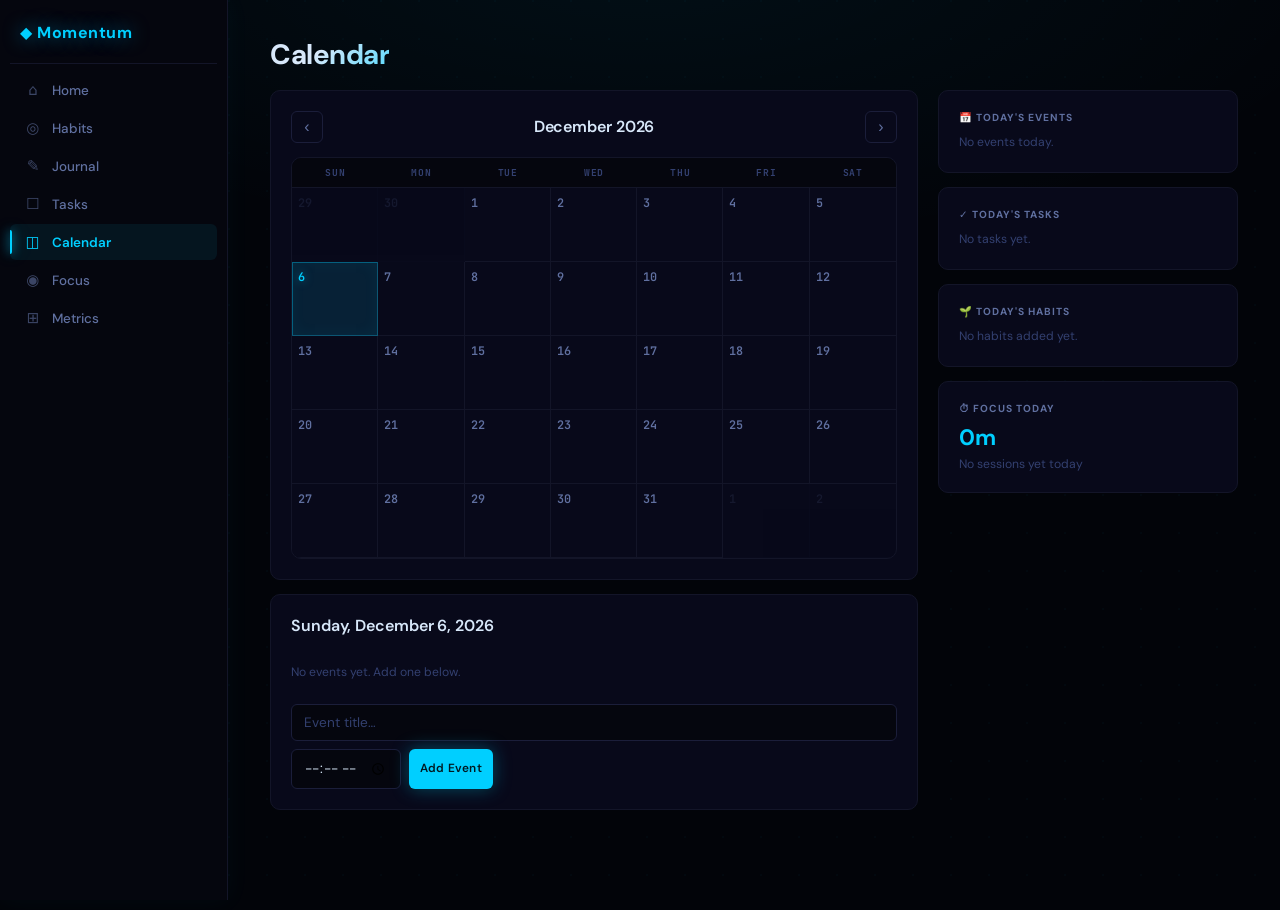
==== commit 091f38fd: "Futuristic redesign + remove password gate - Remove auth.js and all references (password feature dro" ====
--- a/calendar.html
+++ b/calendar.html
@@ -4,7 +4,7 @@
   <meta charset="UTF-8" />
   <meta name="viewport" content="width=device-width, initial-scale=1.0" />
   <title>Momentum — Calendar</title>
-  <script src="auth.js"></script>
+
   <link rel="stylesheet" href="style.css" />
   <style>
     .cal-layout {
--- a/style.css
+++ b/style.css
@@ -1,49 +1,53 @@
-@import url('https://fonts.googleapis.com/css2?family=DM+Sans:ital,opsz,wght@0,9..40,300;0,9..40,400;0,9..40,500;0,9..40,600;0,9..40,700;1,9..40,400&family=JetBrains+Mono:wght@400;600&display=swap');
+@import url('https://fonts.googleapis.com/css2?family=DM+Sans:ital,opsz,wght@0,9..40,300;0,9..40,400;0,9..40,500;0,9..40,600;0,9..40,700;1,9..40,400&family=JetBrains+Mono:wght@400;500;600&display=swap');
 
 *, *::before, *::after { box-sizing: border-box; margin: 0; padding: 0; }
 
 :root {
-  --bg:          #07070b;
-  --surface:     #0d0d14;
-  --card:        #111119;
-  --card2:       #17171f;
-  --border:      #1c1c28;
-  --border2:     #252534;
-  --accent:      #7c6af7;
-  --accent-h:    #6a58e5;
-  --accent-dim:  rgba(124,106,247,0.10);
-  --accent-glow: rgba(124,106,247,0.22);
-  --text:        #e5e5f0;
-  --text-muted:  #4a4a62;
-  --text-dim:    #7474a0;
-  --success:     #34d399;
-  --danger:      #f87171;
-  --warn:        #fbbf24;
-  --radius:      12px;
-  --radius-sm:   8px;
+  --bg:          #020409;
+  --surface:     #05060e;
+  --card:        #08091a;
+  --card2:       #0c0d22;
+  --border:      #131528;
+  --border2:     #1b1e3a;
+  --accent:      #00cfff;
+  --accent-h:    #00a8d6;
+  --accent-dim:  rgba(0, 207, 255, 0.07);
+  --accent-glow: rgba(0, 207, 255, 0.22);
+  --accent2:     #7c5cfc;
+  --text:        #d8e8fa;
+  --text-muted:  #334070;
+  --text-dim:    #6070a0;
+  --success:     #00e5a0;
+  --danger:      #ff3d6b;
+  --warn:        #ffb020;
+  --radius:      10px;
+  --radius-sm:   6px;
   --sidebar-w:   228px;
   --mono:        'JetBrains Mono', monospace;
 }
 
 /* ── Base ─────────────────────────────────────────────────────────── */
 body {
-  background: var(--bg);
+  background-color: var(--bg);
+  background-image:
+    radial-gradient(ellipse 90% 50% at 50% -5%, rgba(0,207,255,0.055) 0%, transparent 65%),
+    radial-gradient(circle at 1px 1px, rgba(0,207,255,0.022) 1px, transparent 0);
+  background-size: auto, 38px 38px;
   color: var(--text);
   font-family: 'DM Sans', system-ui, sans-serif;
   font-size: 0.92rem;
   min-height: 100vh;
   display: flex;
   -webkit-font-smoothing: antialiased;
-  -moz-osx-font-smoothing: grayscale;
-}
-
-::-webkit-scrollbar { width: 5px; height: 5px; }
+}
+
+::-webkit-scrollbar { width: 4px; height: 4px; }
 ::-webkit-scrollbar-track { background: transparent; }
 ::-webkit-scrollbar-thumb { background: var(--border2); border-radius: 99px; }
 ::-webkit-scrollbar-thumb:hover { background: var(--text-muted); }
 
 /* ════════════════════════════════════════════════════════════════════
-   SIDEBAR NAVIGATION
+   SIDEBAR NAV
 ════════════════════════════════════════════════════════════════════ */
 nav {
   position: fixed;
@@ -52,9 +56,10 @@
   height: 100vh;
   background: var(--surface);
   border-right: 1px solid var(--border);
+  box-shadow: 1px 0 24px rgba(0,207,255,0.04);
   display: flex;
   flex-direction: column;
-  padding: 0 10px 24px;
+  padding: 0 10px 28px;
   z-index: 200;
   overflow-y: auto;
 }
@@ -62,25 +67,26 @@
 .nav-brand {
   display: flex;
   align-items: center;
-  gap: 9px;
+  gap: 10px;
   font-weight: 700;
-  font-size: 0.96rem;
+  font-size: 1rem;
   color: var(--accent);
-  letter-spacing: -0.4px;
+  letter-spacing: 0.5px;
   text-decoration: none;
-  padding: 20px 10px 18px;
-  margin-bottom: 6px;
+  padding: 22px 10px 20px;
+  margin-bottom: 8px;
   border-bottom: 1px solid var(--border);
   flex-shrink: 0;
+  text-shadow: 0 0 18px rgba(0,207,255,0.5);
 }
 
 .nav-section-label {
-  font-size: 0.58rem;
+  font-size: 0.56rem;
   font-weight: 700;
-  letter-spacing: 1.4px;
+  letter-spacing: 1.8px;
   text-transform: uppercase;
   color: var(--text-muted);
-  padding: 14px 10px 6px;
+  padding: 16px 10px 6px;
 }
 
 .nav-link {
@@ -89,9 +95,9 @@
   gap: 10px;
   color: var(--text-dim);
   text-decoration: none;
-  font-size: 0.85rem;
+  font-size: 0.84rem;
   font-weight: 500;
-  padding: 8px 10px;
+  padding: 8px 10px 8px 14px;
   border-radius: var(--radius-sm);
   transition: color 0.15s, background 0.15s;
   margin-bottom: 2px;
@@ -99,13 +105,14 @@
 }
 
 .nav-link::before {
-  font-size: 1rem;
-  width: 20px;
+  font-size: 0.95rem;
+  width: 18px;
   text-align: center;
   flex-shrink: 0;
-  opacity: 0.7;
   transition: opacity 0.15s;
-}
+  opacity: 0.6;
+}
+
 .nav-link[href="index.html"]::before    { content: "⌂"; }
 .nav-link[href="habits.html"]::before   { content: "◎"; }
 .nav-link[href="journal.html"]::before  { content: "✎"; }
@@ -114,10 +121,7 @@
 .nav-link[href="focus.html"]::before    { content: "◉"; }
 .nav-link[href="metrics.html"]::before  { content: "⊞"; }
 
-.nav-link:hover {
-  color: var(--text);
-  background: rgba(255,255,255,0.04);
-}
+.nav-link:hover { color: var(--text); background: rgba(0,207,255,0.05); }
 .nav-link:hover::before { opacity: 1; }
 
 .nav-link.active {
@@ -127,20 +131,37 @@
 }
 .nav-link.active::before { opacity: 1; }
 
-/* ── Main content ───────────────────────────────────────────────── */
+/* Glowing left indicator on active */
+.nav-link.active::after {
+  content: '';
+  position: absolute;
+  left: 0; top: 18%; bottom: 18%;
+  width: 2px;
+  background: var(--accent);
+  border-radius: 0 2px 2px 0;
+  box-shadow: 0 0 10px var(--accent), 0 0 20px rgba(0,207,255,0.4);
+}
+
+/* ── Main ───────────────────────────────────────────────────────── */
 main {
   flex: 1;
   margin-left: var(--sidebar-w);
-  padding: 38px 40px 100px;
+  padding: 38px 42px 100px;
   max-width: calc(1080px + var(--sidebar-w));
   width: 100%;
 }
 
 /* ── Typography ─────────────────────────────────────────────────── */
-h1 { font-size: 1.7rem; font-weight: 700; letter-spacing: -0.6px; line-height: 1.2; }
-h2 { font-size: 1rem; font-weight: 600; letter-spacing: -0.2px; }
+h1 {
+  font-size: 1.75rem; font-weight: 700;
+  letter-spacing: -0.5px; line-height: 1.2;
+  background: linear-gradient(135deg, var(--text) 40%, var(--accent) 140%);
+  -webkit-background-clip: text; -webkit-text-fill-color: transparent;
+  background-clip: text;
+}
+h2 { font-size: 1rem; font-weight: 600; letter-spacing: -0.1px; color: var(--text); }
 h3 { font-size: 0.88rem; font-weight: 600; }
-p  { line-height: 1.65; }
+p  { line-height: 1.65; color: var(--text-dim); }
 
 /* ── Cards ──────────────────────────────────────────────────────── */
 .card {
@@ -148,6 +169,12 @@
   border: 1px solid var(--border);
   border-radius: var(--radius);
   padding: 20px;
+  position: relative;
+  transition: border-color 0.2s, box-shadow 0.2s;
+}
+.card:hover {
+  border-color: rgba(0,207,255,0.18);
+  box-shadow: 0 0 32px rgba(0,207,255,0.04), 0 8px 30px rgba(0,0,0,0.4);
 }
 
 /* ── Buttons ────────────────────────────────────────────────────── */
@@ -165,27 +192,37 @@
   transition: all 0.15s;
   text-decoration: none;
   line-height: 1;
+  letter-spacing: 0.2px;
   white-space: nowrap;
 }
 .btn-primary {
-  background: linear-gradient(135deg, var(--accent) 0%, #6350d4 100%);
-  color: #fff;
-  box-shadow: 0 2px 12px rgba(124,106,247,0.28);
+  background: var(--accent);
+  color: #001a22;
+  box-shadow: 0 0 18px rgba(0,207,255,0.35), 0 2px 8px rgba(0,0,0,0.4);
 }
 .btn-primary:hover {
-  box-shadow: 0 4px 20px rgba(124,106,247,0.42);
+  background: #10d8ff;
+  box-shadow: 0 0 28px rgba(0,207,255,0.55), 0 4px 16px rgba(0,0,0,0.4);
   transform: translateY(-1px);
 }
-.btn-primary:active { transform: translateY(0); box-shadow: 0 1px 6px rgba(124,106,247,0.2); }
+.btn-primary:active { transform: translateY(0); box-shadow: 0 0 12px rgba(0,207,255,0.3); }
+
 .btn-ghost {
   background: transparent;
   color: var(--text-dim);
   border: 1px solid var(--border2);
 }
-.btn-ghost:hover { background: var(--card2); color: var(--text); border-color: var(--border2); }
+.btn-ghost:hover {
+  background: rgba(0,207,255,0.06);
+  color: var(--accent);
+  border-color: rgba(0,207,255,0.3);
+}
 .btn-sm { padding: 5px 11px; font-size: 0.74rem; }
-.btn-danger { background: rgba(248,113,113,0.12); color: var(--danger); border: 1px solid rgba(248,113,113,0.2); }
-.btn-danger:hover { background: rgba(248,113,113,0.2); }
+.btn-danger {
+  background: rgba(255,61,107,0.1); color: var(--danger);
+  border: 1px solid rgba(255,61,107,0.2);
+}
+.btn-danger:hover { background: rgba(255,61,107,0.2); }
 
 /* ── Inputs ─────────────────────────────────────────────────────── */
 input[type="text"],
@@ -206,8 +243,7 @@
   transition: border-color 0.15s, box-shadow 0.15s;
   -webkit-appearance: none;
 }
-input::placeholder,
-textarea::placeholder { color: var(--text-muted); }
+input::placeholder, textarea::placeholder { color: var(--text-muted); }
 input[type="text"]:focus,
 input[type="date"]:focus,
 input[type="time"]:focus,
@@ -215,7 +251,7 @@
 select:focus,
 textarea:focus {
   border-color: var(--accent);
-  box-shadow: 0 0 0 3px rgba(124,106,247,0.12);
+  box-shadow: 0 0 0 3px rgba(0,207,255,0.1), 0 0 12px rgba(0,207,255,0.08);
 }
 textarea { resize: vertical; min-height: 100px; line-height: 1.65; }
 select { cursor: pointer; }
@@ -227,10 +263,8 @@
 .grid-4 { display: grid; grid-template-columns: repeat(4,1fr); gap: 10px; }
 
 .section-header {
-  display: flex;
-  align-items: center;
-  justify-content: space-between;
-  margin-bottom: 16px;
+  display: flex; align-items: center;
+  justify-content: space-between; margin-bottom: 18px;
 }
 
 .mt-sm { margin-top: 6px; }
@@ -247,52 +281,50 @@
 .flex-center  { display: flex; align-items: center; gap: 8px; }
 
 .section-label {
-  font-size: 0.63rem;
+  font-size: 0.6rem;
   font-weight: 700;
-  letter-spacing: 1.3px;
+  letter-spacing: 1.8px;
   text-transform: uppercase;
   color: var(--text-muted);
   margin-bottom: 12px;
 }
 
 /* ── Empty state ────────────────────────────────────────────────── */
-.empty { text-align: center; padding: 48px 20px; color: var(--text-muted); }
-.empty-icon { font-size: 2.2rem; margin-bottom: 12px; opacity: 0.4; }
+.empty { text-align: center; padding: 52px 20px; color: var(--text-muted); }
+.empty-icon { font-size: 2rem; margin-bottom: 14px; opacity: 0.3; }
 .empty p { font-size: 0.84rem; }
 
-/* ── Pill tabs ──────────────────────────────────────────────────── */
+/* ── Pill / filter tabs ─────────────────────────────────────────── */
 .filter-tabs {
-  display: flex;
-  gap: 3px;
+  display: flex; gap: 3px;
   background: var(--surface);
   border: 1px solid var(--border);
   border-radius: var(--radius-sm);
   padding: 3px;
 }
 .filter-tab {
-  flex: 1;
-  text-align: center;
-  padding: 6px 10px;
-  border-radius: 6px;
-  font-size: 0.76rem;
-  font-weight: 500;
-  cursor: pointer;
-  color: var(--text-muted);
-  transition: all 0.12s;
-  border: none;
-  background: none;
-  font-family: 'DM Sans', sans-serif;
+  flex: 1; text-align: center;
+  padding: 6px 10px; border-radius: 5px;
+  font-size: 0.76rem; font-weight: 500;
+  cursor: pointer; color: var(--text-muted);
+  transition: all 0.12s; border: none;
+  background: none; font-family: 'DM Sans', sans-serif;
 }
 .filter-tab.active {
-  background: var(--card2);
-  color: var(--text);
-  box-shadow: 0 1px 4px rgba(0,0,0,0.35);
+  background: var(--accent-dim);
+  color: var(--accent);
+  border: 1px solid rgba(0,207,255,0.2);
+  box-shadow: 0 0 10px rgba(0,207,255,0.08);
 }
 
 /* ════════════════════════════════════════════════════════════════════
    HOME
 ════════════════════════════════════════════════════════════════════ */
-.hero-date { font-size: 0.78rem; color: var(--text-muted); margin-bottom: 6px; letter-spacing: 0.2px; }
+.hero-date {
+  font-size: 0.76rem; color: var(--text-muted);
+  margin-bottom: 6px; letter-spacing: 0.3px;
+  font-family: var(--mono); text-transform: uppercase;
+}
 
 .quote-card {
   border-left: 2px solid var(--accent);
@@ -301,11 +333,12 @@
   border-right: 1px solid var(--border);
   border-bottom: 1px solid var(--border);
   border-radius: 0 var(--radius) var(--radius) 0;
-  padding: 13px 18px;
+  padding: 14px 18px;
   margin-top: 16px;
+  box-shadow: inset 3px 0 20px rgba(0,207,255,0.04);
 }
 .quote-text   { font-size: 0.88rem; font-style: italic; color: var(--text-dim); line-height: 1.65; }
-.quote-author { font-size: 0.74rem; color: var(--text-muted); margin-top: 6px; }
+.quote-author { font-size: 0.72rem; color: var(--text-muted); margin-top: 6px; font-family: var(--mono); }
 
 /* Gauge */
 .gauge-wrap { position: relative; width: 200px; height: 122px; margin: 6px auto 8px; }
@@ -316,30 +349,42 @@
 .gauge-fill-arc {
   fill: none; stroke: var(--accent); stroke-width: 10; stroke-linecap: round;
   transition: stroke-dashoffset 1.4s cubic-bezier(0.4,0,0.2,1), stroke 0.5s;
-  filter: drop-shadow(0 0 6px var(--accent-glow));
+  filter: drop-shadow(0 0 8px rgba(0,207,255,0.5));
 }
 .gauge-overlay {
   position: absolute; bottom: 2px; left: 50%; transform: translateX(-50%);
   text-align: center; white-space: nowrap;
 }
 .gauge-number {
-  font-size: 2.6rem; font-weight: 700; letter-spacing: -2px; line-height: 1;
+  font-size: 2.6rem; font-weight: 600; letter-spacing: -2px; line-height: 1;
+  font-family: var(--mono); color: var(--accent);
+  text-shadow: 0 0 20px rgba(0,207,255,0.5);
+}
+.gauge-trend  { font-size: 0.65rem; color: var(--text-muted); margin-top: 3px; font-family: var(--mono); }
+.gauge-scale  {
+  display: flex; justify-content: space-between;
+  font-size: 0.62rem; color: var(--text-muted); padding: 0 6px; margin-top: 4px;
   font-family: var(--mono);
 }
-.gauge-trend  { font-size: 0.67rem; color: var(--text-muted); margin-top: 3px; }
-.gauge-scale  {
-  display: flex; justify-content: space-between; align-items: center;
-  font-size: 0.64rem; color: var(--text-muted); padding: 0 6px; margin-top: 4px;
-}
-.gauge-label-center { font-size: 0.68rem; font-weight: 600; }
+.gauge-label-center { font-size: 0.66rem; font-weight: 600; }
 
 /* Category bars */
 .cat-row { display: flex; align-items: center; gap: 10px; margin-bottom: 10px; }
 .cat-row:last-child { margin-bottom: 0; }
-.cat-label { font-size: 0.72rem; color: var(--text-dim); width: 46px; flex-shrink: 0; }
-.cat-bar-bg { flex: 1; height: 5px; background: var(--border2); border-radius: 99px; overflow: hidden; }
-.cat-bar-fill { height: 100%; border-radius: 99px; transition: width 0.8s ease; }
-.cat-value { font-size: 0.72rem; font-weight: 600; width: 52px; text-align: right; flex-shrink: 0; color: var(--text-dim); font-family: var(--mono); }
+.cat-label { font-size: 0.71rem; color: var(--text-dim); width: 46px; flex-shrink: 0; }
+.cat-bar-bg {
+  flex: 1; height: 4px; background: var(--border2);
+  border-radius: 99px; overflow: hidden;
+}
+.cat-bar-fill {
+  height: 100%; border-radius: 99px;
+  transition: width 0.8s ease;
+  box-shadow: 0 0 6px currentColor;
+}
+.cat-value {
+  font-size: 0.71rem; font-weight: 600; width: 52px; text-align: right;
+  flex-shrink: 0; color: var(--text-dim); font-family: var(--mono);
+}
 
 /* 7-day chart */
 .week-chart { display: flex; align-items: flex-end; gap: 5px; height: 56px; }
@@ -347,63 +392,60 @@
   flex: 1; display: flex; flex-direction: column;
   align-items: center; justify-content: flex-end; height: 100%; gap: 4px;
 }
-.chart-bar { width: 100%; border-radius: 4px 4px 0 0; opacity: 0.3; min-height: 2px; }
-.chart-col.today .chart-bar { opacity: 1; }
-.chart-day { font-size: 0.58rem; color: var(--text-muted); white-space: nowrap; }
+.chart-bar { width: 100%; border-radius: 3px 3px 0 0; opacity: 0.25; min-height: 2px; }
+.chart-col.today .chart-bar { opacity: 1; box-shadow: 0 0 10px rgba(0,207,255,0.5); }
+.chart-day { font-size: 0.57rem; color: var(--text-muted); font-family: var(--mono); }
 .chart-col.today .chart-day { color: var(--accent); font-weight: 700; }
 
-/* Streak cards */
+/* Streak / stat cards */
 .streak-card {
-  text-align: center;
-  padding: 16px 12px;
-  position: relative;
-  overflow: hidden;
+  text-align: center; padding: 16px 12px;
+  position: relative; overflow: hidden;
 }
 .streak-card::before {
   content: '';
-  position: absolute;
-  top: 0; left: 0; right: 0; height: 2px;
-  background: linear-gradient(90deg, transparent, var(--accent), transparent);
-  opacity: 0.5;
-}
-.streak-icon  { font-size: 1.2rem; margin-bottom: 8px; }
+  position: absolute; top: 0; left: 0; right: 0; height: 1px;
+  background: linear-gradient(90deg, transparent 0%, var(--accent) 50%, transparent 100%);
+  opacity: 0.35;
+}
+.streak-icon  { font-size: 1.1rem; margin-bottom: 8px; }
 .streak-value {
-  font-size: 2rem; font-weight: 700; letter-spacing: -1px;
+  font-size: 2rem; font-weight: 600; letter-spacing: -1px;
   color: var(--accent); line-height: 1;
   font-family: var(--mono);
+  text-shadow: 0 0 16px rgba(0,207,255,0.4);
 }
 .streak-label {
-  font-size: 0.6rem; color: var(--text-muted); margin-top: 5px;
-  letter-spacing: 0.5px; text-transform: uppercase; font-weight: 600;
-}
-
-/* Stat cards */
+  font-size: 0.58rem; color: var(--text-muted); margin-top: 5px;
+  letter-spacing: 1px; text-transform: uppercase; font-weight: 700;
+}
 .stat-card { text-align: center; padding: 18px 12px; }
-.stat-icon  { font-size: 1.2rem; margin-bottom: 8px; }
+.stat-icon  { font-size: 1.1rem; margin-bottom: 8px; }
 .stat-value {
-  font-size: 2.1rem; font-weight: 700; letter-spacing: -1px;
+  font-size: 2rem; font-weight: 600; letter-spacing: -1px;
   color: var(--accent); font-family: var(--mono);
+  text-shadow: 0 0 16px rgba(0,207,255,0.4);
 }
 .stat-label {
-  font-size: 0.6rem; color: var(--text-muted); margin-top: 5px;
-  letter-spacing: 0.5px; text-transform: uppercase; font-weight: 600;
+  font-size: 0.58rem; color: var(--text-muted); margin-top: 5px;
+  letter-spacing: 1px; text-transform: uppercase; font-weight: 700;
 }
 
 /* Quick links */
 .quick-link {
-  display: flex; align-items: center; gap: 14px;
+  display: flex; align-items: center; gap: 16px;
   text-decoration: none; color: inherit;
-  transition: border-color 0.15s, transform 0.15s, background 0.15s;
+  transition: all 0.2s;
   padding: 15px 18px;
 }
 .quick-link:hover {
-  border-color: var(--accent);
-  background: linear-gradient(135deg, var(--card) 0%, var(--card2) 100%);
+  border-color: rgba(0,207,255,0.35);
+  background: rgba(0,207,255,0.04);
   transform: translateY(-2px);
-  box-shadow: 0 8px 24px rgba(0,0,0,0.3);
+  box-shadow: 0 0 24px rgba(0,207,255,0.06), 0 8px 28px rgba(0,0,0,0.4);
 }
 .quick-icon  { font-size: 1.3rem; flex-shrink: 0; width: 36px; text-align: center; }
-.quick-title { font-weight: 600; font-size: 0.87rem; }
+.quick-title { font-weight: 600; font-size: 0.87rem; color: var(--text); }
 .quick-sub   { font-size: 0.73rem; color: var(--text-muted); margin-top: 2px; }
 
 /* ════════════════════════════════════════════════════════════════════
@@ -412,79 +454,48 @@
 .habit-month-nav { display: flex; align-items: center; gap: 10px; margin-top: 6px; }
 .habit-month-label { font-size: 1rem; font-weight: 600; }
 .hm-nav-btn {
-  background: none; border: 1px solid var(--border2); color: var(--text);
+  background: none; border: 1px solid var(--border2); color: var(--text-dim);
   border-radius: var(--radius-sm); width: 28px; height: 28px; cursor: pointer;
   font-size: 0.9rem; display: flex; align-items: center; justify-content: center;
-  transition: background 0.12s, border-color 0.12s;
-}
-.hm-nav-btn:hover { background: var(--card2); border-color: var(--border2); }
+  transition: all 0.12s;
+}
+.hm-nav-btn:hover { background: var(--accent-dim); color: var(--accent); border-color: rgba(0,207,255,0.3); }
 
 .habit-grid-outer {
-  overflow-x: auto;
-  overflow-y: visible;
+  overflow-x: auto; overflow-y: visible;
   -webkit-overflow-scrolling: touch;
-  border-radius: var(--radius);
-  border: 1px solid var(--border);
+  border-radius: var(--radius); border: 1px solid var(--border);
 }
 .habit-table {
-  border-collapse: collapse;
-  font-size: 0.79rem;
-  white-space: nowrap;
-  width: 100%;
-}
-
-.ht-name-head,
-.ht-name-cell {
-  position: sticky;
-  left: 0;
-  z-index: 2;
-  background: var(--card);
-  min-width: 152px;
-  max-width: 200px;
-  text-align: left;
+  border-collapse: collapse; font-size: 0.79rem;
+  white-space: nowrap; width: 100%;
+}
+.ht-name-head, .ht-name-cell {
+  position: sticky; left: 0; z-index: 2;
+  background: var(--card); min-width: 152px; max-width: 200px; text-align: left;
 }
 .ht-name-head { z-index: 3; background: var(--surface); }
-
-.ht-head-row th,
-.ht-wd-row th {
-  background: var(--surface);
-  border-right: 1px solid var(--border);
-  padding: 0;
+.ht-head-row th, .ht-wd-row th {
+  background: var(--surface); border-right: 1px solid var(--border); padding: 0;
 }
 .ht-head-row { border-bottom: 1px solid var(--border2); }
 .ht-wd-row   { border-bottom: 1px solid var(--border); }
-
 .ht-name-head-inner {
-  padding: 8px 12px;
-  font-size: 0.63rem;
-  font-weight: 700;
-  letter-spacing: 1px;
-  text-transform: uppercase;
-  color: var(--text-muted);
-}
-
+  padding: 8px 12px; font-size: 0.6rem; font-weight: 700;
+  letter-spacing: 1.2px; text-transform: uppercase; color: var(--text-muted);
+}
 .ht-day-head {
-  min-width: 28px; width: 28px;
-  text-align: center; padding: 5px 0;
-  font-size: 0.63rem; font-weight: 600; color: var(--text-muted);
-}
-.ht-day-head.is-today   { color: var(--accent); }
-.ht-day-head.is-weekend { opacity: 0.5; }
-
-.ht-goal-head,
-.ht-achieved-head {
-  padding: 6px 10px;
-  font-size: 0.62rem; font-weight: 700; color: var(--text-muted);
-  text-align: center; text-transform: uppercase; letter-spacing: 0.6px;
-  min-width: 56px;
-}
-
-.ht-body-row td {
-  border-right: 1px solid var(--border);
-  border-bottom: 1px solid var(--border);
-}
+  min-width: 28px; width: 28px; text-align: center; padding: 5px 0;
+  font-size: 0.6rem; font-weight: 600; color: var(--text-muted); font-family: var(--mono);
+}
+.ht-day-head.is-today   { color: var(--accent); text-shadow: 0 0 8px var(--accent); }
+.ht-day-head.is-weekend { opacity: 0.45; }
+.ht-goal-head, .ht-achieved-head {
+  padding: 6px 10px; font-size: 0.6rem; font-weight: 700; color: var(--text-muted);
+  text-align: center; text-transform: uppercase; letter-spacing: 0.8px; min-width: 56px;
+}
+.ht-body-row td { border-right: 1px solid var(--border); border-bottom: 1px solid var(--border); }
 .ht-body-row:last-child td { border-bottom: none; }
-
 .ht-name-cell { padding: 0 10px 0 12px; height: 36px; }
 .ht-name-inner {
   display: flex; align-items: center;
@@ -492,53 +503,47 @@
 }
 .ht-habit-name { font-weight: 500; flex: 1; overflow: hidden; text-overflow: ellipsis; }
 .ht-streak-pill {
-  font-size: 0.6rem; background: var(--accent-dim); color: var(--accent);
-  border-radius: 99px; padding: 1px 7px; white-space: nowrap; flex-shrink: 0;
-  font-weight: 600;
+  font-size: 0.59rem; background: rgba(0,207,255,0.1); color: var(--accent);
+  border-radius: 99px; padding: 1px 7px; white-space: nowrap; flex-shrink: 0; font-weight: 700;
+  border: 1px solid rgba(0,207,255,0.2);
 }
 .ht-del-btn {
   background: none; border: none; color: var(--text-muted);
   cursor: pointer; font-size: 1rem; padding: 0 3px; opacity: 0;
-  line-height: 1; transition: opacity 0.12s, color 0.12s; flex-shrink: 0;
+  line-height: 1; transition: all 0.12s; flex-shrink: 0;
 }
 .ht-body-row:hover .ht-del-btn { opacity: 1; }
 .ht-del-btn:hover { color: var(--danger); }
-
 .ht-day-cell {
   width: 28px; min-width: 28px; height: 36px;
   text-align: center; cursor: pointer;
   transition: background 0.08s; vertical-align: middle; padding: 0;
-  font-size: 0.72rem; user-select: none;
-}
-.ht-day-cell:hover:not(.ht-future) { background: rgba(124,106,247,0.14); }
+  font-size: 0.7rem; user-select: none; font-family: var(--mono);
+}
+.ht-day-cell:hover:not(.ht-future) { background: rgba(0,207,255,0.12); }
 .ht-day-cell.ht-done {
-  background: rgba(124,106,247,0.18);
-  color: var(--accent); font-weight: 700;
-}
-.ht-day-cell.ht-today { background: rgba(124,106,247,0.06); }
-.ht-day-cell.ht-today.ht-done { background: rgba(124,106,247,0.28); }
+  background: rgba(0,207,255,0.15); color: var(--accent); font-weight: 700;
+}
+.ht-day-cell.ht-today { background: rgba(0,207,255,0.06); }
+.ht-day-cell.ht-today.ht-done { background: rgba(0,207,255,0.25); }
 .ht-day-cell.ht-future { opacity: 0.15; cursor: default; pointer-events: none; }
-.ht-day-cell.ht-weekend:not(.ht-done) { background: rgba(255,255,255,0.012); }
-
+.ht-day-cell.ht-weekend:not(.ht-done) { background: rgba(255,255,255,0.01); }
 .ht-goal-cell { text-align: center; padding: 4px 6px; min-width: 56px; border-left: 1px solid var(--border2) !important; }
 .goal-input {
   width: 40px; background: transparent; border: 1px solid transparent;
-  border-radius: 5px; color: var(--text); font-family: var(--mono);
-  font-size: 0.8rem; padding: 3px 4px; text-align: center; outline: none;
+  border-radius: 4px; color: var(--text); font-family: var(--mono);
+  font-size: 0.78rem; padding: 3px 4px; text-align: center; outline: none;
   transition: border-color 0.12s, background 0.12s;
 }
 .goal-input:hover  { border-color: var(--border2); background: var(--surface); }
-.goal-input:focus  { border-color: var(--accent); background: var(--surface); box-shadow: 0 0 0 2px rgba(124,106,247,0.1); }
-
+.goal-input:focus  { border-color: var(--accent); background: var(--surface); box-shadow: 0 0 0 2px rgba(0,207,255,0.1); }
 .ht-achieved-cell {
   text-align: center; padding: 4px 8px;
-  font-weight: 700; font-size: 0.88rem; min-width: 56px;
-  font-family: var(--mono);
-}
-.ach-green  { background: rgba(52,211,153,0.1);  color: var(--success); }
-.ach-yellow { background: rgba(251,191,36,0.1);  color: var(--warn); }
-.ach-red    { background: rgba(248,113,113,0.1); color: var(--danger); }
-
+  font-weight: 700; font-size: 0.86rem; min-width: 56px; font-family: var(--mono);
+}
+.ach-green  { background: rgba(0,229,160,0.1);  color: var(--success); }
+.ach-yellow { background: rgba(255,176,32,0.1);  color: var(--warn); }
+.ach-red    { background: rgba(255,61,107,0.1);  color: var(--danger); }
 .ht-add-row td {
   padding: 10px 12px;
   border-top: 1px solid var(--border2) !important;
@@ -548,6 +553,7 @@
   background: none; border: none; color: var(--accent);
   font-family: 'DM Sans', sans-serif; font-size: 0.82rem; font-weight: 600;
   cursor: pointer; padding: 2px 0; transition: opacity 0.12s;
+  text-shadow: 0 0 10px rgba(0,207,255,0.4);
 }
 .ht-add-btn:hover { opacity: 0.7; }
 .ht-add-form { display: flex; gap: 8px; align-items: center; flex-wrap: wrap; }
@@ -557,11 +563,11 @@
 .note-item { padding: 12px 0; border-bottom: 1px solid var(--border); }
 .note-item:last-child { border-bottom: none; }
 .note-header { display: flex; align-items: center; justify-content: space-between; margin-bottom: 5px; }
-.note-date { font-size: 0.71rem; color: var(--text-muted); font-weight: 500; }
+.note-date { font-size: 0.7rem; color: var(--text-muted); font-weight: 500; font-family: var(--mono); }
 .note-del {
   background: none; border: none; color: var(--text-muted);
-  cursor: pointer; font-size: 0.9rem; padding: 2px 5px; border-radius: 4px;
-  opacity: 0; transition: all 0.12s;
+  cursor: pointer; padding: 2px 5px; border-radius: 4px;
+  opacity: 0; transition: all 0.12s; font-size: 0.9rem;
 }
 .note-item:hover .note-del { opacity: 1; }
 .note-del:hover { color: var(--danger); }
@@ -579,37 +585,44 @@
   transition: background 0.1s;
 }
 .task-item:last-child { border-bottom: none; }
-.task-item:hover { background: rgba(255,255,255,0.012); margin: 0 -12px; padding: 10px 12px; border-radius: 6px; }
+.task-item:hover {
+  background: rgba(0,207,255,0.025);
+  margin: 0 -12px; padding: 10px 12px;
+  border-radius: var(--radius-sm);
+}
 
 .task-check {
-  width: 19px; height: 19px; border-radius: 5px;
+  width: 19px; height: 19px; border-radius: 4px;
   border: 1.5px solid var(--border2); cursor: pointer; flex-shrink: 0;
   display: flex; align-items: center; justify-content: center;
   transition: all 0.15s; background: transparent; color: transparent;
   font-size: 0.68rem; margin-top: 1px;
 }
-.task-check:hover { border-color: var(--success); background: rgba(52,211,153,0.08); }
-.task-check.done  { background: var(--success); border-color: var(--success); color: white; }
+.task-check:hover { border-color: var(--success); background: rgba(0,229,160,0.08); box-shadow: 0 0 8px rgba(0,229,160,0.2); }
+.task-check.done  { background: var(--success); border-color: var(--success); color: #002218; box-shadow: 0 0 10px rgba(0,229,160,0.4); }
 
 .task-text { flex: 1; font-size: 0.87rem; line-height: 1.4; word-break: break-word; }
 .task-text.done { text-decoration: line-through; color: var(--text-muted); }
 
 .task-delete {
   background: none; border: none; color: var(--text-muted);
-  cursor: pointer; font-size: 1rem; padding: 2px 5px; border-radius: 5px;
+  cursor: pointer; font-size: 1rem; padding: 2px 5px; border-radius: 4px;
   opacity: 0; transition: all 0.12s; line-height: 1; flex-shrink: 0;
 }
 .task-item:hover .task-delete { opacity: 1; }
-.task-delete:hover { color: var(--danger); background: rgba(248,113,113,0.1); }
+.task-delete:hover { color: var(--danger); background: rgba(255,61,107,0.1); }
 
 .task-tabs { display: flex; gap: 4px; margin-bottom: 16px; }
 .task-tab {
   padding: 6px 14px; border-radius: 99px; font-size: 0.78rem; font-weight: 600;
   cursor: pointer; border: 1px solid var(--border); background: transparent;
-  color: var(--text-muted); font-family: 'DM Sans', sans-serif; transition: all 0.12s;
-}
-.task-tab.active { background: var(--accent); border-color: var(--accent); color: #fff; box-shadow: 0 2px 8px rgba(124,106,247,0.25); }
-.task-tab:not(.active):hover { background: var(--card2); color: var(--text); }
+  color: var(--text-muted); font-family: 'DM Sans', sans-serif; transition: all 0.15s;
+}
+.task-tab.active {
+  background: var(--accent); border-color: var(--accent); color: #001a22;
+  box-shadow: 0 0 18px rgba(0,207,255,0.4);
+}
+.task-tab:not(.active):hover { background: var(--accent-dim); color: var(--accent); border-color: rgba(0,207,255,0.3); }
 
 .group-tabs { display: flex; gap: 4px; flex-wrap: wrap; margin-bottom: 12px; }
 .group-tab {
@@ -618,13 +631,14 @@
   color: var(--text-muted); font-family: 'DM Sans', sans-serif; transition: all 0.12s;
 }
 .group-tab.active { background: var(--card2); color: var(--text); border-color: var(--border2); }
-.group-tab:hover  { background: var(--card2); color: var(--text); }
+.group-tab:hover  { background: var(--accent-dim); color: var(--accent); border-color: rgba(0,207,255,0.25); }
 
 .group-tag {
-  display: inline-block; font-size: 0.65rem; padding: 1px 7px; border-radius: 99px;
-  background: var(--accent-dim); color: var(--accent); margin-right: 4px; font-weight: 600;
-}
-.task-meta { font-size: 0.71rem; color: var(--text-muted); margin-top: 3px; }
+  display: inline-block; font-size: 0.64rem; padding: 1px 7px; border-radius: 99px;
+  background: rgba(0,207,255,0.1); color: var(--accent); margin-right: 4px; font-weight: 600;
+  border: 1px solid rgba(0,207,255,0.2);
+}
+.task-meta { font-size: 0.71rem; color: var(--text-muted); margin-top: 3px; font-family: var(--mono); }
 .task-meta .overdue  { color: var(--danger); }
 .task-meta .due-soon { color: var(--warn); }
 
@@ -636,24 +650,24 @@
 .add-task-row input[type="time"] { width: 130px; }
 
 .section-divider {
-  font-size: 0.62rem; font-weight: 700; letter-spacing: 1px; text-transform: uppercase;
+  font-size: 0.6rem; font-weight: 700; letter-spacing: 1.4px; text-transform: uppercase;
   color: var(--text-muted); padding: 12px 0 6px; border-top: 1px solid var(--border);
-  margin-top: 4px;
+  margin-top: 4px; font-family: var(--mono);
 }
 .section-divider:first-child { border-top: none; padding-top: 0; }
 
 .overdue-badge {
-  display: inline-block; font-size: 0.62rem; padding: 1px 6px; border-radius: 99px;
-  background: rgba(248,113,113,0.12); color: var(--danger); margin-left: 6px; font-weight: 600;
+  display: inline-block; font-size: 0.6rem; padding: 1px 6px; border-radius: 99px;
+  background: rgba(255,61,107,0.1); color: var(--danger); margin-left: 6px; font-weight: 700;
 }
 
 .streak-banner {
   display: flex; align-items: center; justify-content: space-between;
-  background: var(--accent-dim); border: 1px solid rgba(124,106,247,0.18);
+  background: rgba(0,207,255,0.06); border: 1px solid rgba(0,207,255,0.18);
   border-radius: var(--radius-sm); padding: 8px 14px; margin-bottom: 12px;
-  font-size: 0.8rem;
-}
-.streak-banner-val { font-weight: 700; color: var(--accent); font-size: 1rem; font-family: var(--mono); }
+  font-size: 0.8rem; box-shadow: 0 0 16px rgba(0,207,255,0.05);
+}
+.streak-banner-val { font-weight: 700; color: var(--accent); font-size: 1rem; font-family: var(--mono); text-shadow: 0 0 10px rgba(0,207,255,0.5); }
 
 /* ════════════════════════════════════════════════════════════════════
    JOURNAL
@@ -662,13 +676,13 @@
 
 .journal-entry {
   padding: 14px 0; border-bottom: 1px solid var(--border); cursor: pointer;
-  transition: padding 0.15s;
+  transition: all 0.15s;
 }
 .journal-entry:last-child { border-bottom: none; }
-.journal-entry:hover { padding: 14px 8px; margin: 0 -8px; background: rgba(255,255,255,0.015); border-radius: 6px; }
+.journal-entry:hover { padding: 14px 10px; margin: 0 -10px; background: rgba(0,207,255,0.03); border-radius: var(--radius-sm); }
 .journal-entry-date {
-  font-size: 0.7rem; color: var(--text-muted); margin-bottom: 5px;
-  font-weight: 600; letter-spacing: 0.3px;
+  font-size: 0.69rem; color: var(--text-muted); margin-bottom: 5px;
+  font-weight: 600; letter-spacing: 0.5px; font-family: var(--mono); text-transform: uppercase;
 }
 .journal-entry-preview {
   font-size: 0.84rem; color: var(--text-dim); line-height: 1.55;
@@ -689,7 +703,7 @@
   font-size: 1rem; display: flex; align-items: center; justify-content: center;
   transition: all 0.12s;
 }
-.cal-nav-btn:hover { background: var(--card2); color: var(--text); border-color: var(--border2); }
+.cal-nav-btn:hover { background: var(--accent-dim); color: var(--accent); border-color: rgba(0,207,255,0.3); }
 
 .cal-grid {
   display: grid; grid-template-columns: repeat(7,1fr);
@@ -697,28 +711,35 @@
 }
 .cal-weekday {
   background: var(--surface); padding: 8px 4px; text-align: center;
-  font-size: 0.63rem; font-weight: 700; color: var(--text-muted);
-  text-transform: uppercase; letter-spacing: 0.6px;
-  border-bottom: 1px solid var(--border);
+  font-size: 0.6rem; font-weight: 700; color: var(--text-muted);
+  text-transform: uppercase; letter-spacing: 0.8px;
+  border-bottom: 1px solid var(--border); font-family: var(--mono);
 }
 .cal-day {
   background: var(--card); padding: 7px 6px; min-height: 74px; cursor: pointer;
   border-right: 1px solid var(--border); border-bottom: 1px solid var(--border);
-  transition: background 0.1s;
+  transition: background 0.12s;
 }
 .cal-day:nth-child(7n) { border-right: none; }
-.cal-day:hover:not(.other-month) { background: var(--card2); }
-.cal-day.other-month { opacity: 0.18; cursor: default; pointer-events: none; }
-.cal-day.today   { background: rgba(124,106,247,0.07); }
-.cal-day.selected{ background: rgba(124,106,247,0.14); outline: 1px solid rgba(124,106,247,0.3); outline-offset: -1px; }
-.cal-day-num { font-size: 0.76rem; font-weight: 600; margin-bottom: 3px; font-family: var(--mono); }
-.cal-day.today .cal-day-num { color: var(--accent); }
+.cal-day:hover:not(.other-month) { background: rgba(0,207,255,0.05); }
+.cal-day.other-month { opacity: 0.15; cursor: default; pointer-events: none; }
+.cal-day.today   { background: rgba(0,207,255,0.07); }
+.cal-day.selected{
+  background: rgba(0,207,255,0.12);
+  outline: 1px solid rgba(0,207,255,0.35); outline-offset: -1px;
+  box-shadow: inset 0 0 16px rgba(0,207,255,0.05);
+}
+.cal-day-num {
+  font-size: 0.74rem; font-weight: 600; margin-bottom: 3px;
+  font-family: var(--mono); color: var(--text-dim);
+}
+.cal-day.today .cal-day-num { color: var(--accent); text-shadow: 0 0 8px rgba(0,207,255,0.5); }
 .cal-event-dot {
-  font-size: 0.6rem; color: var(--accent); background: var(--accent-dim);
-  border-radius: 4px; padding: 1px 5px; margin-top: 2px;
+  font-size: 0.59rem; color: var(--accent); background: rgba(0,207,255,0.1);
+  border: 1px solid rgba(0,207,255,0.2);
+  border-radius: 3px; padding: 1px 5px; margin-top: 2px;
   overflow: hidden; white-space: nowrap; text-overflow: ellipsis; max-width: 100%;
 }
-.cal-event-time-dot { color: var(--accent); font-weight: 700; }
 
 /* ════════════════════════════════════════════════════════════════════
    FOCUS TIMER
@@ -727,38 +748,40 @@
 
 .timer-ring-wrap { position: relative; width: 220px; height: 220px; margin-bottom: 28px; }
 .timer-ring-svg  { width: 220px; height: 220px; transform: rotate(-90deg); }
-.ring-bg   { fill: none; stroke: var(--border2); stroke-width: 6; }
+.ring-bg   { fill: none; stroke: var(--border2); stroke-width: 5; }
 .ring-fill {
-  fill: none; stroke: var(--accent); stroke-width: 6; stroke-linecap: round;
+  fill: none; stroke: var(--accent); stroke-width: 5; stroke-linecap: round;
   transition: stroke-dashoffset 0.9s linear, stroke 0.4s;
-  filter: drop-shadow(0 0 8px var(--accent-glow));
-}
-.ring-fill.break { stroke: var(--success); filter: drop-shadow(0 0 8px rgba(52,211,153,0.3)); }
-
+  filter: drop-shadow(0 0 10px rgba(0,207,255,0.6));
+}
+.ring-fill.break {
+  stroke: var(--success);
+  filter: drop-shadow(0 0 10px rgba(0,229,160,0.5));
+}
 .timer-center {
   position: absolute; inset: 0;
   display: flex; flex-direction: column; align-items: center; justify-content: center;
 }
 .timer-digits {
-  font-size: 3rem; font-weight: 600; letter-spacing: -2px;
-  font-family: var(--mono); line-height: 1;
+  font-size: 3rem; font-weight: 500; letter-spacing: -2px;
+  font-family: var(--mono); line-height: 1; color: var(--text);
 }
 .timer-mode-label {
-  font-size: 0.64rem; letter-spacing: 2.5px; text-transform: uppercase;
-  color: var(--text-muted); margin-top: 8px;
+  font-size: 0.6rem; letter-spacing: 3px; text-transform: uppercase;
+  color: var(--text-muted); margin-top: 8px; font-family: var(--mono);
 }
 .focus-controls { display: flex; gap: 10px; margin-bottom: 26px; }
 .pomodoro-dots  { display: flex; gap: 8px; margin-bottom: 30px; }
 .pom-dot {
-  width: 9px; height: 9px; border-radius: 50%;
+  width: 8px; height: 8px; border-radius: 50%;
   background: var(--border2); transition: background 0.3s, box-shadow 0.3s;
 }
-.pom-dot.done { background: var(--accent); box-shadow: 0 0 6px var(--accent-glow); }
+.pom-dot.done { background: var(--accent); box-shadow: 0 0 8px rgba(0,207,255,0.6); }
 .focus-sessions { width: 100%; max-width: 480px; }
 .session-item {
   display: flex; align-items: center; justify-content: space-between;
   padding: 9px 0; border-bottom: 1px solid var(--border);
-  font-size: 0.82rem; color: var(--text-dim);
+  font-size: 0.81rem; color: var(--text-dim); font-family: var(--mono);
 }
 .session-item:last-child { border-bottom: none; }
 
@@ -766,15 +789,150 @@
 .focus-stat {
   background: var(--surface); border: 1px solid var(--border);
   border-radius: var(--radius-sm); padding: 14px 8px; text-align: center;
-}
+  transition: border-color 0.2s;
+}
+.focus-stat:hover { border-color: rgba(0,207,255,0.2); }
 .focus-stat-value {
-  font-size: 1.5rem; font-weight: 700; color: var(--accent);
+  font-size: 1.5rem; font-weight: 600; color: var(--accent);
   letter-spacing: -0.5px; font-family: var(--mono);
+  text-shadow: 0 0 14px rgba(0,207,255,0.4);
 }
 .focus-stat-label {
-  font-size: 0.59rem; color: var(--text-muted); margin-top: 4px;
-  text-transform: uppercase; letter-spacing: 0.5px; font-weight: 600;
-}
+  font-size: 0.57rem; color: var(--text-muted); margin-top: 4px;
+  text-transform: uppercase; letter-spacing: 0.8px; font-weight: 700;
+}
+
+/* ════════════════════════════════════════════════════════════════════
+   HABITS PAGE (card layout)
+════════════════════════════════════════════════════════════════════ */
+.month-nav { display: flex; align-items: center; gap: 12px; }
+.month-nav-btn {
+  background: none; border: 1px solid var(--border2); color: var(--text-dim);
+  border-radius: var(--radius-sm); width: 30px; height: 30px; cursor: pointer;
+  font-size: 1rem; display: flex; align-items: center; justify-content: center;
+  transition: all 0.12s; flex-shrink: 0;
+}
+.month-nav-btn:hover { background: var(--accent-dim); color: var(--accent); border-color: rgba(0,207,255,0.3); }
+.month-nav-btn:disabled { opacity: 0.2; pointer-events: none; }
+.month-nav-label { font-size: 1rem; font-weight: 600; min-width: 140px; }
+
+.habit-stat-strip { display: grid; grid-template-columns: repeat(3,1fr); gap: 10px; margin-bottom: 24px; }
+.habit-stat {
+  background: var(--card); border: 1px solid var(--border);
+  border-radius: var(--radius-sm); padding: 12px 14px;
+  display: flex; flex-direction: column; gap: 2px;
+  transition: border-color 0.2s;
+}
+.habit-stat:hover { border-color: rgba(0,207,255,0.2); }
+.habit-stat-val {
+  font-size: 1.5rem; font-weight: 600; color: var(--accent);
+  letter-spacing: -0.5px; font-family: var(--mono); line-height: 1;
+  text-shadow: 0 0 12px rgba(0,207,255,0.35);
+}
+.habit-stat-lbl {
+  font-size: 0.59rem; color: var(--text-muted); text-transform: uppercase;
+  letter-spacing: 0.8px; font-weight: 700; margin-top: 3px;
+}
+
+.habit-card {
+  background: var(--card); border: 1px solid var(--border);
+  border-radius: var(--radius); padding: 16px 18px;
+  margin-bottom: 10px; transition: border-color 0.2s, box-shadow 0.2s;
+}
+.habit-card:hover {
+  border-color: rgba(0,207,255,0.2);
+  box-shadow: 0 0 24px rgba(0,207,255,0.04), 0 4px 20px rgba(0,0,0,0.3);
+}
+.habit-card-header { display: flex; align-items: center; gap: 10px; margin-bottom: 12px; }
+.habit-name-text {
+  font-weight: 600; font-size: 0.91rem; flex: 1;
+  overflow: hidden; text-overflow: ellipsis; white-space: nowrap;
+}
+.habit-streak-badge {
+  display: flex; align-items: center; gap: 4px;
+  font-size: 0.7rem; font-weight: 700; color: var(--accent);
+  background: rgba(0,207,255,0.08); padding: 3px 9px; border-radius: 99px;
+  flex-shrink: 0; border: 1px solid rgba(0,207,255,0.2);
+  box-shadow: 0 0 8px rgba(0,207,255,0.1);
+}
+.habit-del-btn {
+  background: none; border: none; color: var(--text-muted);
+  cursor: pointer; font-size: 1.1rem; padding: 2px 6px;
+  border-radius: 4px; opacity: 0; transition: all 0.12s; line-height: 1;
+}
+.habit-card:hover .habit-del-btn { opacity: 1; }
+.habit-del-btn:hover { color: var(--danger); background: rgba(255,61,107,0.1); }
+
+.day-dot-grid  { display: flex; gap: 3px; flex-wrap: wrap; margin-bottom: 12px; }
+.day-dot-labels{ display: flex; gap: 3px; flex-wrap: wrap; margin-bottom: 4px; }
+.day-dot-label {
+  width: 16px; text-align: center; font-size: 0.48rem;
+  color: var(--text-muted); flex-shrink: 0; line-height: 1; font-family: var(--mono);
+}
+.day-dot-label.is-today { color: var(--accent); font-weight: 700; }
+
+.day-dot {
+  width: 16px; height: 16px; border-radius: 3px;
+  background: var(--border2); cursor: pointer;
+  transition: background 0.1s, transform 0.1s, box-shadow 0.1s;
+  flex-shrink: 0;
+}
+.day-dot:hover:not(.day-future) { transform: scale(1.3); background: rgba(0,207,255,0.3); }
+.day-dot.day-done {
+  background: rgba(0,207,255,0.25);
+  box-shadow: 0 0 6px rgba(0,207,255,0.35);
+}
+.day-dot.day-done:hover:not(.day-future) { background: rgba(0,207,255,0.4); }
+.day-dot.day-today { outline: 2px solid var(--accent); outline-offset: 1px; box-shadow: 0 0 8px rgba(0,207,255,0.3); }
+.day-dot.day-today:not(.day-done) { background: rgba(0,207,255,0.1); }
+.day-dot.day-future { opacity: 0.15; cursor: default; pointer-events: none; }
+.day-dot.day-weekend:not(.day-done) { background: rgba(255,255,255,0.03); }
+
+.habit-footer { display: flex; align-items: center; gap: 12px; }
+.habit-progress-wrap { flex: 1; }
+.habit-progress-bar {
+  height: 3px; background: var(--border2); border-radius: 99px; overflow: hidden; margin-bottom: 4px;
+}
+.habit-progress-fill {
+  height: 100%; border-radius: 99px; transition: width 0.6s ease;
+}
+.habit-progress-text { font-size: 0.67rem; color: var(--text-muted); font-family: var(--mono); }
+.habit-goal-control {
+  display: flex; align-items: center; gap: 6px;
+  font-size: 0.7rem; color: var(--text-muted); flex-shrink: 0;
+}
+.goal-input-sm {
+  width: 38px; background: transparent; border: 1px solid transparent;
+  border-radius: 4px; color: var(--text); font-family: var(--mono);
+  font-size: 0.76rem; padding: 2px 4px; text-align: center; outline: none;
+  transition: border-color 0.12s, background 0.12s;
+}
+.goal-input-sm:hover { border-color: var(--border2); background: var(--surface); }
+.goal-input-sm:focus { border-color: var(--accent); background: var(--surface); box-shadow: 0 0 0 2px rgba(0,207,255,0.1); }
+.achieved-count {
+  font-size: 0.7rem; font-weight: 700; padding: 2px 9px;
+  border-radius: 99px; flex-shrink: 0; font-family: var(--mono);
+}
+.achieved-count.green  { background: rgba(0,229,160,0.1);  color: var(--success); border: 1px solid rgba(0,229,160,0.2); }
+.achieved-count.yellow { background: rgba(255,176,32,0.1);  color: var(--warn);    border: 1px solid rgba(255,176,32,0.2); }
+.achieved-count.red    { background: rgba(255,61,107,0.1);  color: var(--danger);  border: 1px solid rgba(255,61,107,0.2); }
+
+.add-habit-card {
+  border: 1px dashed var(--border2); border-radius: var(--radius);
+  padding: 14px 18px; margin-bottom: 10px; transition: border-color 0.15s;
+}
+.add-habit-card:hover { border-color: rgba(0,207,255,0.25); }
+.add-habit-trigger {
+  display: flex; align-items: center; gap: 8px;
+  background: none; border: none; color: var(--text-muted);
+  font-family: 'DM Sans', sans-serif; font-size: 0.87rem; font-weight: 500;
+  cursor: pointer; width: 100%; text-align: left; padding: 0;
+  transition: color 0.12s;
+}
+.add-habit-trigger:hover { color: var(--accent); }
+.add-habit-form { display: flex; gap: 8px; flex-wrap: wrap; align-items: center; margin-top: 10px; }
+.add-habit-form input[type="text"]   { flex: 1; min-width: 160px; }
+.add-habit-form input[type="number"] { width: 72px; }
 
 /* ════════════════════════════════════════════════════════════════════
    RESPONSIVE — Mobile bottom tab bar
@@ -787,40 +945,34 @@
     padding: 0;
     border-right: none;
     border-top: 1px solid var(--border);
+    box-shadow: 0 -4px 24px rgba(0,207,255,0.05);
     overflow: hidden;
     align-items: stretch;
     gap: 0;
   }
   .nav-brand { display: none; }
   .nav-section-label { display: none; }
-
   .nav-link {
-    flex: 1;
-    flex-direction: column;
-    padding: 8px 4px 6px;
-    gap: 3px;
-    font-size: 0.58rem;
-    text-align: center;
-    justify-content: center;
-    border-radius: 0;
-    margin-bottom: 0;
-    letter-spacing: 0.2px;
+    flex: 1; flex-direction: column;
+    padding: 8px 4px 6px; gap: 3px;
+    font-size: 0.56rem; text-align: center;
+    justify-content: center; border-radius: 0;
+    margin-bottom: 0; letter-spacing: 0.3px;
   }
   .nav-link::before { width: auto; font-size: 1.1rem; }
-  .nav-link.active {
+  .nav-link::after  { display: none; }
+  .nav-link.active  {
     border-top: 2px solid var(--accent);
-    background: rgba(124,106,247,0.06);
+    background: rgba(0,207,255,0.06);
+    box-shadow: 0 -4px 16px rgba(0,207,255,0.12);
   }
-
-  main {
-    margin-left: 0;
-    padding: 20px 16px 80px;
-  }
+  main { margin-left: 0; padding: 20px 16px 80px; }
   h1 { font-size: 1.45rem; }
-  .grid-2, .grid-3, .grid-4 { grid-template-columns: 1fr 1fr; }
-  .grid-4 { grid-template-columns: repeat(2, 1fr); }
+  .grid-2, .grid-3 { grid-template-columns: 1fr 1fr; }
+  .grid-4 { grid-template-columns: repeat(2,1fr); }
   .timer-digits { font-size: 2.6rem; }
   .gauge-number { font-size: 2.2rem; }
+  .habit-stat-strip { grid-template-columns: 1fr 1fr; }
 }
 
 @media (max-width: 480px) {
